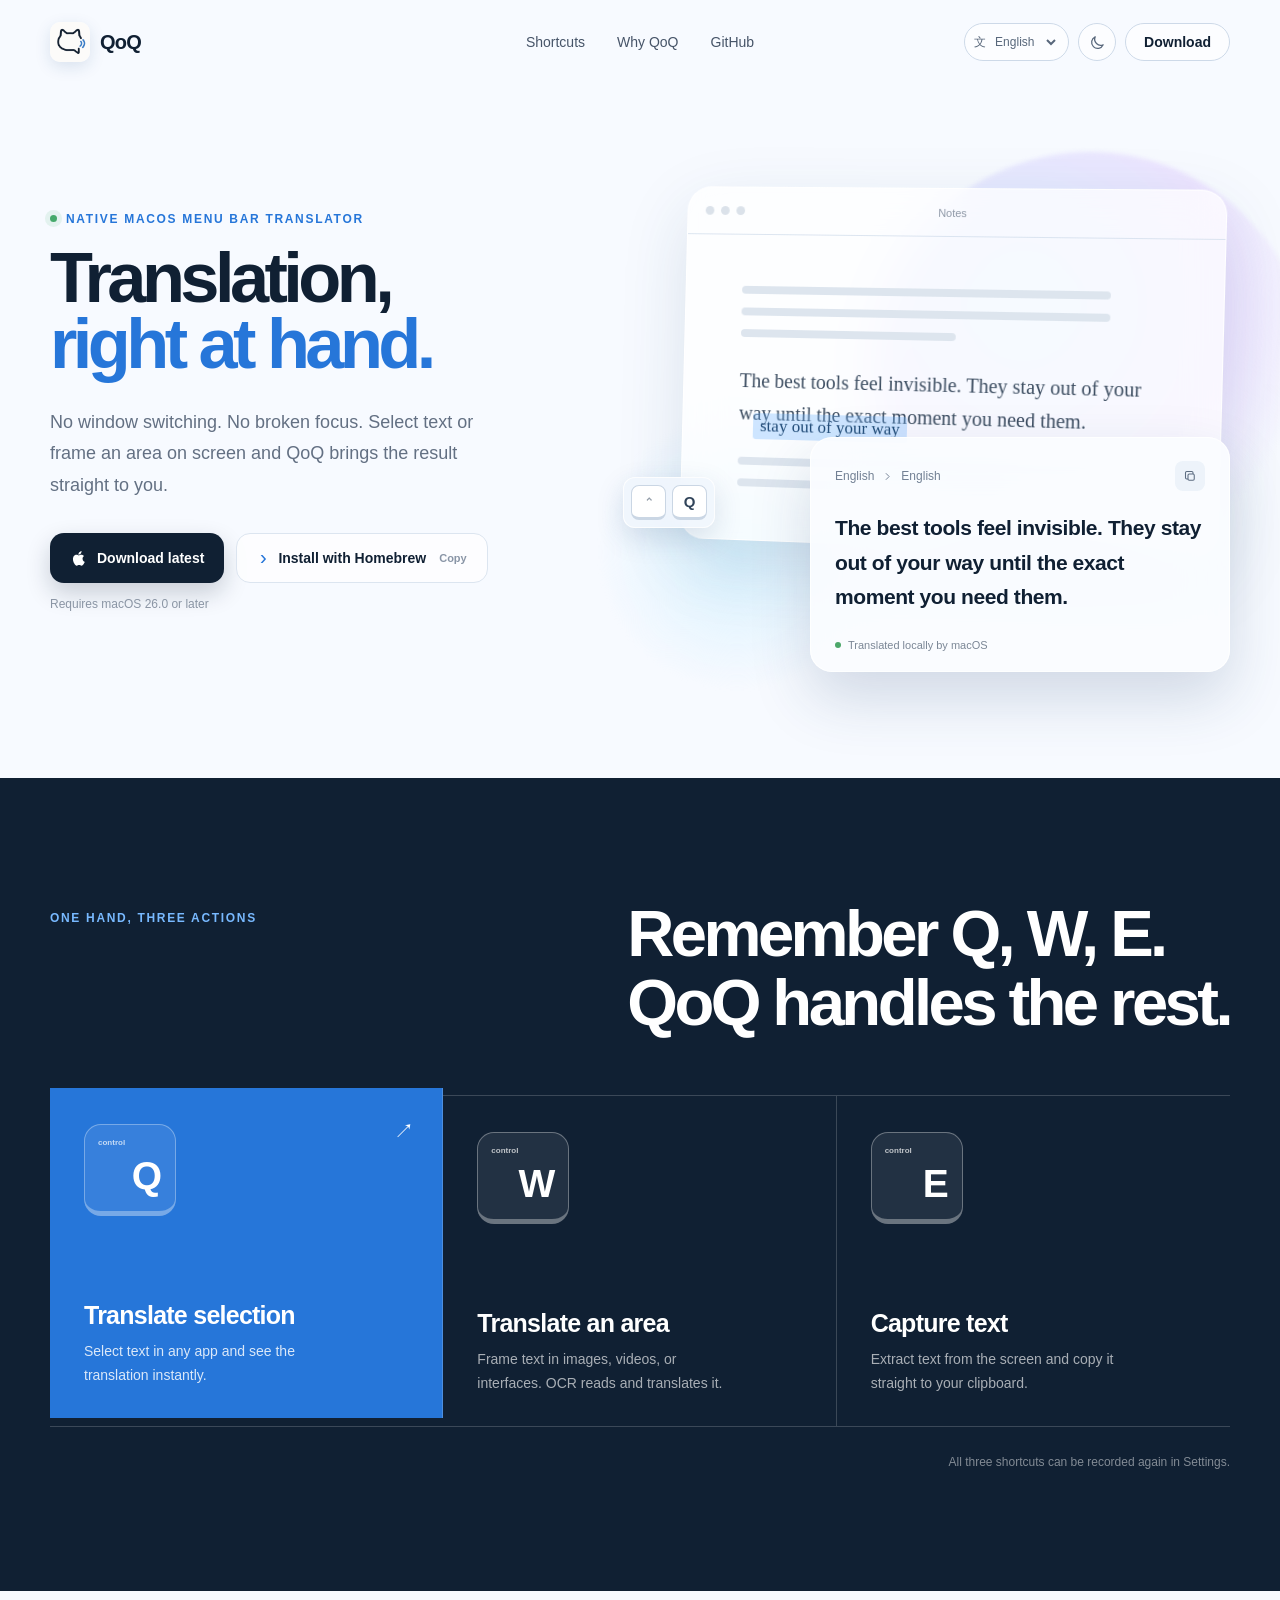
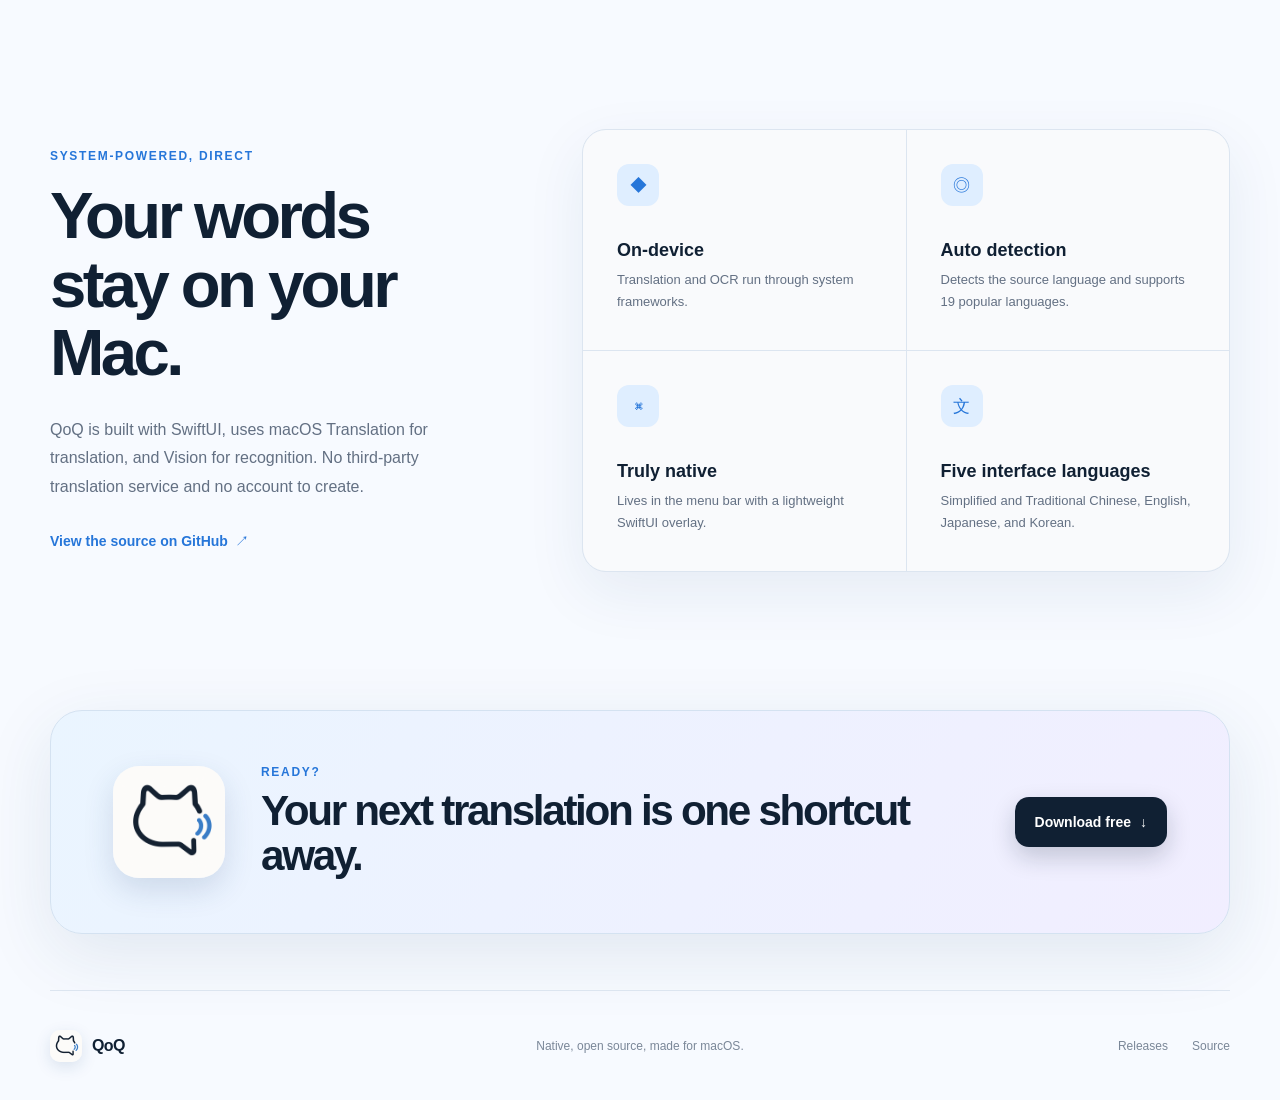
==== index.html @ 20ffaf88 "Document local preview and GitHub Pages deployment" ====
<!doctype html>
<html lang="zh-CN">
  <head>
    <meta charset="UTF-8" />
    <meta name="viewport" content="width=device-width, initial-scale=1" />
    <meta name="description" content="QoQ 是一款原生 macOS 菜单栏翻译工具。划词即译，框选即识别，只用系统能力。" />
    <meta name="theme-color" content="#f4f8ff" />
    <meta property="og:title" content="QoQ — 翻译，就这么顺手" />
    <meta property="og:description" content="划词翻译、截图 OCR、文字提取，一组快捷键就够了。" />
    <meta property="og:type" content="website" />
    <meta property="og:image" content="assets/qoq-icon.png" />
    <link rel="icon" href="assets/qoq-icon-32.png" sizes="32x32" />
    <link rel="apple-touch-icon" href="assets/qoq-icon.png" />
    <script>document.documentElement.dataset.theme=localStorage.getItem("qoq-theme")||(matchMedia("(prefers-color-scheme: dark)").matches?"dark":"light");</script>
    <link rel="stylesheet" href="styles.css" />
    <title>QoQ — 翻译，就这么顺手</title>
  </head>
  <body>
    <header class="site-header" id="top">
      <a class="brand" href="#top" aria-label="QoQ 首页"><img src="assets/qoq-icon.png" alt="" width="40" height="40" /><span>QoQ</span></a>
      <nav aria-label="主导航"><a href="#shortcuts" data-i18n="navShortcuts">快捷键</a><a href="#native" data-i18n="navWhy">为什么 QoQ</a><a href="https://github.com/chensiyue98/qoq" target="_blank" rel="noreferrer">GitHub</a></nav>
      <div class="header-actions"><div class="language-picker"><span aria-hidden="true">文</span><label class="sr-only" for="language-select">语言</label><select id="language-select" aria-label="语言"><option value="zh-CN">简体中文</option><option value="zh-TW">繁體中文</option><option value="en">English</option><option value="ja">日本語</option><option value="ko">한국어</option></select></div><button class="theme-toggle" type="button" aria-label="切换深色模式"><svg class="moon-icon" viewBox="0 0 24 24" aria-hidden="true"><path d="M20 15.2A8.5 8.5 0 0 1 8.8 4a8.5 8.5 0 1 0 11.2 11.2Z"/></svg><svg class="sun-icon" viewBox="0 0 24 24" aria-hidden="true"><circle cx="12" cy="12" r="4"/><path d="M12 2v2M12 20v2M4.9 4.9l1.4 1.4M17.7 17.7l1.4 1.4M2 12h2M20 12h2M4.9 19.1l1.4-1.4M17.7 6.3l1.4-1.4"/></svg></button><a class="header-download" href="https://github.com/chensiyue98/qoq/releases/latest" data-i18n="downloadShort">下载</a></div>
    </header>
    <main>
      <section class="hero" aria-labelledby="hero-title">
        <div class="hero-copy">
          <p class="eyebrow"><span></span><b data-i18n="heroEyebrow">原生 macOS 菜单栏翻译</b></p>
          <h1 id="hero-title" data-i18n-html="heroTitle">翻译，<br />就这么<span>顺手。</span></h1>
          <p class="hero-intro" data-i18n="heroIntro">不切换窗口，不打断思路。选中文字或框住屏幕，QoQ 立刻把结果送到你眼前。</p>
          <div class="hero-actions">
            <a class="button button-primary" href="https://github.com/chensiyue98/qoq/releases/latest"><svg viewBox="0 0 24 24" aria-hidden="true"><path d="M16.7 12.9c0-2.3 1.9-3.4 2-3.5-1.1-1.6-2.8-1.8-3.4-1.8-1.4-.1-2.8.9-3.5.9-.8 0-1.9-.9-3.1-.9-1.6 0-3.1.9-4 2.4-1.7 3-.4 7.4 1.2 9.8.8 1.2 1.8 2.5 3.1 2.4 1.2 0 1.7-.8 3.2-.8s1.9.8 3.2.8c1.3 0 2.2-1.2 3-2.4.9-1.4 1.3-2.7 1.3-2.8-.1 0-3-.9-3-4.1ZM14.4 6.1c.7-.9 1.2-2.1 1.1-3.3-1 .1-2.3.7-3.1 1.6-.7.8-1.3 2-1.1 3.2 1.1.1 2.3-.6 3.1-1.5Z"/></svg><span data-i18n="downloadLatest">下载最新版</span></a>
            <button class="button button-quiet" type="button" data-copy-command="brew tap chensiyue98/tap &amp;&amp; brew install --cask qoq"><span class="prompt">›</span><span data-i18n="installBrew">Homebrew 安装</span><span class="copy-label" data-i18n="copy">复制</span></button>
          </div>
          <p class="requirement" data-i18n="requirement">需要 macOS 26.0 或更高版本</p>
        </div>
        <div class="hero-demo" aria-label="QoQ 划词翻译演示">
          <div class="ambient ambient-one"></div><div class="ambient ambient-two"></div>
          <div class="document-window"><div class="window-bar"><i></i><i></i><i></i><span>Notes</span></div><div class="document-copy"><span></span><span></span><span class="short"></span><p>The best tools feel invisible. They stay out of your way until the exact moment you need them.</p><span></span><span class="medium"></span></div></div>
          <div class="selection">stay out of your way</div><div class="key-callout"><kbd>⌃</kbd><kbd>Q</kbd></div>
          <div class="translation-card"><div class="translation-top"><span>English</span><svg viewBox="0 0 24 24" aria-hidden="true"><path d="m9 18 6-6-6-6"/></svg><span data-i18n="demoLanguage">简体中文</span><button type="button" aria-label="复制译文" class="icon-button"><svg viewBox="0 0 24 24"><rect x="8" y="8" width="10" height="10" rx="2"/><path d="M16 8V6a2 2 0 0 0-2-2H6a2 2 0 0 0-2 2v8a2 2 0 0 0 2 2h2"/></svg></button></div><p data-i18n="demoTranslation">最好的工具仿佛隐形。它们不会打扰你，只在你真正需要的那一刻出现。</p><div class="local-badge"><span></span><b data-i18n="localBadge">由 macOS 在本机翻译</b></div></div>
        </div>
      </section>
      <section class="shortcuts-section" id="shortcuts" aria-labelledby="shortcuts-title">
        <div class="section-heading"><p class="eyebrow" data-i18n="shortcutEyebrow">一只手，三件事</p><h2 id="shortcuts-title" data-i18n-html="shortcutTitle">记住 Q、W、E。<br />剩下的交给 QoQ。</h2></div>
        <div class="shortcut-board">
          <article class="shortcut-card active" tabindex="0"><div class="shortcut-key"><small>control</small>Q</div><div><h3 data-i18n="qTitle">划词翻译</h3><p data-i18n="qBody">选中任意应用里的文字，直接查看译文。</p></div><span class="card-arrow">↗</span></article>
          <article class="shortcut-card" tabindex="0"><div class="shortcut-key"><small>control</small>W</div><div><h3 data-i18n="wTitle">框选翻译</h3><p data-i18n="wBody">框住图片、视频或不可选文字，OCR 后翻译。</p></div><span class="card-arrow">↗</span></article>
          <article class="shortcut-card" tabindex="0"><div class="shortcut-key"><small>control</small>E</div><div><h3 data-i18n="eTitle">框选取字</h3><p data-i18n="eBody">只提取屏幕文字，自动复制到剪贴板。</p></div><span class="card-arrow">↗</span></article>
        </div><p class="shortcut-note" data-i18n="shortcutNote">三组快捷键都可以在设置中重新录制。</p>
      </section>
      <section class="native-section" id="native" aria-labelledby="native-title">
        <div class="native-copy"><p class="eyebrow" data-i18n="nativeEyebrow">系统能力，不绕远路</p><h2 id="native-title" data-i18n-html="nativeTitle">你的文字，<br />不必离开 Mac。</h2><p data-i18n="nativeBody">QoQ 由 SwiftUI 构建，翻译交给 macOS Translation，识别交给 Vision。没有第三方翻译服务，也没有要注册的账户。</p><a class="text-link" href="https://github.com/chensiyue98/qoq" target="_blank" rel="noreferrer"><b data-i18n="viewSource">在 GitHub 查看源代码</b> <span>↗</span></a></div>
        <div class="native-grid"><article><span class="feature-icon">◆</span><h3 data-i18n="localTitle">本机处理</h3><p data-i18n="localBody">翻译与 OCR 使用系统框架完成。</p></article><article><span class="feature-icon">◎</span><h3 data-i18n="detectTitle">自动识别</h3><p data-i18n="detectBody">自动判断源语言，支持 19 种常用语言。</p></article><article><span class="feature-icon">⌘</span><h3 data-i18n="nativeFeatureTitle">原生体验</h3><p data-i18n="nativeFeatureBody">菜单栏常驻，SwiftUI 浮层轻巧即用。</p></article><article><span class="feature-icon">文</span><h3 data-i18n="languagesTitle">五种界面语言</h3><p data-i18n="languagesBody">简中、繁中、英文、日文与韩文。</p></article></div>
      </section>
      <section class="install-section" aria-labelledby="install-title"><img src="assets/qoq-icon.png" alt="QoQ 应用图标" width="112" height="112" /><div><p class="eyebrow" data-i18n="ready">准备好了吗？</p><h2 id="install-title" data-i18n="installTitle">下一次翻译，只按一下。</h2></div><a class="button button-primary" href="https://github.com/chensiyue98/qoq/releases/latest"><b data-i18n="downloadFree">免费下载</b> <span>↓</span></a></section>
    </main>
    <footer><a class="brand" href="#top"><img src="assets/qoq-icon.png" alt="" width="32" height="32" /><span>QoQ</span></a><p data-i18n="footerTagline">原生、开源、为 macOS 而生。</p><div><a href="https://github.com/chensiyue98/qoq/releases" data-i18n="releases">版本记录</a><a href="https://github.com/chensiyue98/qoq" data-i18n="source">源代码</a></div></footer>
    <div class="toast" role="status" aria-live="polite">安装命令已复制</div><script src="script.js"></script>
  </body>
</html>
---- styles.css ----
:root{--ink:#102033;--muted:#637083;--line:#dce5f0;--paper:#f7faff;--white:#fff;--blue:#2676d9;--sky:#dfeeff;--shadow:0 24px 70px rgba(31,67,112,.13);font-family:-apple-system,BlinkMacSystemFont,"SF Pro Display","Helvetica Neue",Arial,sans-serif;color:var(--ink);background:var(--paper);font-synthesis:none}*{box-sizing:border-box}html{scroll-behavior:smooth}body{margin:0;min-width:320px;overflow-x:hidden;background:var(--paper)}button,a{font:inherit}a{color:inherit;text-decoration:none}button{color:inherit}b{font:inherit}img{display:block}.sr-only{position:absolute;width:1px;height:1px;padding:0;margin:-1px;overflow:hidden;clip:rect(0,0,0,0);white-space:nowrap;border:0}.site-header{position:relative;z-index:20;width:min(1180px,calc(100% - 48px));height:84px;margin:auto;display:grid;grid-template-columns:1fr auto 1fr;align-items:center}.brand{display:inline-flex;align-items:center;gap:10px;width:max-content;font-size:20px;font-weight:760;letter-spacing:-.04em}.brand img{border-radius:10px;box-shadow:0 5px 16px rgba(26,73,127,.13)}nav{display:flex;gap:32px;font-size:14px;color:#465468}nav a,footer a{transition:color .2s}nav a:hover,footer a:hover{color:var(--blue)}.header-actions{justify-self:end;display:flex;align-items:center;gap:9px}.language-picker{height:38px;display:flex;align-items:center;gap:5px;padding:0 9px;border:1px solid #cdd9e8;border-radius:999px;background:#ffffff9e;color:#58677b}.language-picker>span{font-size:12px}.language-picker select{max-width:92px;border:0;outline:0;color:inherit;background:transparent;font-size:12px;cursor:pointer}.header-download{padding:10px 18px;border:1px solid #cdd9e8;border-radius:999px;font-size:14px;font-weight:650;background:#ffffff9e}
.hero{width:min(1180px,calc(100% - 48px));min-height:690px;margin:auto;display:grid;grid-template-columns:.84fr 1.16fr;align-items:center;gap:54px;padding:48px 0 86px}.eyebrow{margin:0 0 20px;color:var(--blue);font-size:12px;line-height:1;font-weight:750;letter-spacing:.14em;text-transform:uppercase}.hero-copy .eyebrow{display:flex;align-items:center;gap:9px}.hero-copy .eyebrow span{width:7px;height:7px;border-radius:50%;background:#45a96b;box-shadow:0 0 0 5px #45a96b1c}h1{margin:0;font-size:clamp(62px,7vw,96px);line-height:.94;letter-spacing:-.075em;font-weight:780}h1 span{color:var(--blue)}.hero-intro{max-width:455px;margin:30px 0 0;color:var(--muted);font-size:18px;line-height:1.75}.hero-actions{display:flex;flex-wrap:wrap;gap:12px;margin-top:32px}.button{min-height:50px;display:inline-flex;align-items:center;justify-content:center;gap:9px;padding:0 20px;border:0;border-radius:14px;font-size:14px;font-weight:680;cursor:pointer;transition:transform .2s,box-shadow .2s,background .2s}.button:hover{transform:translateY(-2px)}.button-primary{color:#fff;background:var(--ink);box-shadow:0 10px 25px #10203333}.button-primary:hover{background:#1d334d;box-shadow:0 13px 30px #10203342}.button-primary svg{width:18px;fill:currentColor}.button-quiet{border:1px solid var(--line);background:#ffffffb8}.button-quiet .prompt{color:var(--blue);font:20px ui-monospace,monospace}.copy-label{margin-left:4px;color:#8995a6;font-size:11px;font-weight:550}.requirement{margin:14px 0 0;color:#8a95a4;font-size:12px}
.hero{width:min(1180px,calc(100% - 48px));min-height:690px;margin:auto;display:grid;grid-template-columns:.84fr 1.16fr;align-items:center;gap:54px;padding:48px 0 86px}.eyebrow{margin:0 0 20px;color:var(--blue);font-size:12px;line-height:1;font-weight:750;letter-spacing:.14em;text-transform:uppercase}.hero-copy .eyebrow{display:flex;align-items:center;gap:9px}.hero-copy .eyebrow span{width:7px;height:7px;border-radius:50%;background:#45a96b;box-shadow:0 0 0 5px #45a96b1c}h1{margin:0;font-size:clamp(62px,7vw,96px);line-height:.94;letter-spacing:-.075em;font-weight:780}html[lang="en"] h1{font-size:clamp(55px,5.5vw,78px);letter-spacing:-.065em}html[lang="ja"] h1,html[lang="ko"] h1{font-size:clamp(56px,6vw,82px)}h1 span{color:var(--blue)}.hero-intro{max-width:455px;margin:30px 0 0;color:var(--muted);font-size:18px;line-height:1.75}.hero-actions{display:flex;flex-wrap:wrap;gap:12px;margin-top:32px}.button{min-height:50px;display:inline-flex;align-items:center;justify-content:center;gap:9px;padding:0 20px;border:0;border-radius:14px;font-size:14px;font-weight:680;cursor:pointer;transition:transform .2s,box-shadow .2s,background .2s}.button:hover{transform:translateY(-2px)}.button-primary{color:#fff;background:var(--ink);box-shadow:0 10px 25px #10203333}.button-primary:hover{background:#1d334d;box-shadow:0 13px 30px #10203342}.button-primary svg{width:18px;fill:currentColor}.button-quiet{border:1px solid var(--line);background:#ffffffb8}.button-quiet .prompt{color:var(--blue);font:20px ui-monospace,monospace}.copy-label{margin-left:4px;color:#8995a6;font-size:11px;font-weight:550}.requirement{margin:14px 0 0;color:#8a95a4;font-size:12px}
.hero-demo{position:relative;min-height:560px;perspective:1200px}.ambient{position:absolute;border-radius:50%;filter:blur(2px)}.ambient-one{width:440px;height:440px;right:-80px;top:20px;background:radial-gradient(circle at 35% 35%,#d6ecff,#e9ddff 52%,#ebdeff00 72%);opacity:.75}.ambient-two{width:280px;height:280px;left:20px;bottom:0;background:radial-gradient(circle,#d9f2ff,#d9f2ff00 70%)}.document-window{position:absolute;width:540px;max-width:90%;height:360px;right:2%;top:56px;overflow:hidden;border:1px solid #ffffffe6;border-radius:25px;background:#ffffffb0;box-shadow:var(--shadow);backdrop-filter:blur(20px);transform:rotateY(-6deg) rotateZ(1.5deg)}.window-bar{height:48px;display:flex;align-items:center;gap:7px;padding:0 18px;border-bottom:1px solid #cfdbebb8;color:#8e98a7;font-size:11px}.window-bar i{width:9px;height:9px;border-radius:50%;background:#dbe2ea}.window-bar span{margin:auto;padding-right:45px}.document-copy{padding:52px 58px}.document-copy>span{display:block;width:88%;height:8px;margin-bottom:14px;border-radius:9px;background:#dde5ee}.document-copy .short{width:52%;margin-bottom:28px}.document-copy .medium{width:68%}.document-copy p{margin:0 0 28px;color:#3c4d61;font:20px/1.65 Georgia,serif}.selection{position:absolute;top:283px;left:27%;padding:3px 7px;color:#204b78;background:#6fb5ff52;border-radius:3px;font:17px Georgia,serif;transform:rotateZ(1.5deg)}.key-callout{position:absolute;z-index:4;top:345px;left:7%;display:flex;gap:6px;padding:7px;border:1px solid #ffffffcc;border-radius:12px;background:#f0f6fddb;box-shadow:0 10px 28px #1f437026;backdrop-filter:blur(12px)}kbd{min-width:35px;height:35px;display:grid;place-items:center;border:1px solid #cad6e4;border-bottom-width:3px;border-radius:8px;background:#fff;color:#31445a;font:600 15px/1 -apple-system,sans-serif}.translation-card{position:absolute;z-index:3;width:420px;max-width:86%;right:0;bottom:20px;padding:23px 24px 20px;border:1px solid #fffffff0;border-radius:22px;background:#fafcffeb;box-shadow:0 26px 60px #1f43702e;backdrop-filter:blur(24px);animation:card-in .8s cubic-bezier(.2,.8,.2,1) .2s both}.translation-top{display:flex;align-items:center;gap:7px;color:#728094;font-size:12px}.translation-top>svg{width:13px;fill:none;stroke:currentColor;stroke-width:1.8}.icon-button{width:30px;height:30px;display:grid;place-items:center;margin-left:auto;border:0;border-radius:8px;background:#edf3fa;cursor:pointer}.icon-button svg{width:15px;fill:none;stroke:#5d6d81;stroke-width:1.7}.translation-card>p{margin:20px 0 24px;font-size:21px;font-weight:580;line-height:1.65;letter-spacing:-.02em}.local-badge{display:flex;align-items:center;gap:7px;color:#7b8796;font-size:11px}.local-badge span{width:6px;height:6px;border-radius:50%;background:#4ca76a}
.shortcuts-section{padding:122px max(24px,calc((100% - 1180px)/2));background:var(--ink);color:#fff}.section-heading{display:flex;align-items:end;justify-content:space-between;margin-bottom:58px}.section-heading .eyebrow{align-self:start;margin-top:12px;color:#78b9ff}h2{margin:0;font-size:clamp(42px,5.1vw,68px);line-height:1.05;letter-spacing:-.055em;font-weight:730}.shortcut-board{display:grid;grid-template-columns:repeat(3,1fr);border-block:1px solid #ffffff2e}.shortcut-card{position:relative;min-height:330px;padding:36px 34px 30px;display:flex;flex-direction:column;justify-content:space-between;border-right:1px solid #ffffff2e;outline:none;transition:background .25s,transform .25s}.shortcut-card:last-child{border:0}.shortcut-card:hover,.shortcut-card:focus-visible,.shortcut-card.active{background:var(--blue);transform:translateY(-8px)}.shortcut-key{width:92px;height:92px;display:flex;align-items:flex-end;justify-content:space-between;padding:13px;border:1px solid #ffffff52;border-bottom-width:5px;border-radius:17px;background:#ffffff14;font-size:39px;font-weight:620}.shortcut-key small{align-self:flex-start;font-size:8px;opacity:.72}.shortcut-card h3{margin:0 0 10px;font-size:25px;letter-spacing:-.03em}.shortcut-card p{max-width:260px;margin:0;color:#ffffffa3;font-size:14px;line-height:1.7}.shortcut-card.active p,.shortcut-card:hover p{color:#ffffffd4}.card-arrow{position:absolute;right:28px;top:30px;font-size:20px;opacity:0;transform:translate(-5px,5px);transition:.25s}.shortcut-card:hover .card-arrow,.shortcut-card.active .card-arrow{opacity:1;transform:none}.shortcut-note{margin:28px 0 0;color:#ffffff7a;font-size:12px;text-align:right}
.native-section{width:min(1180px,calc(100% - 48px));margin:auto;padding:138px 0;display:grid;grid-template-columns:.8fr 1.2fr;gap:100px;align-items:center}.native-copy>p:not(.eyebrow){max-width:440px;margin:28px 0 30px;color:var(--muted);font-size:16px;line-height:1.8}.text-link{display:inline-flex;gap:7px;color:var(--blue);font-size:14px;font-weight:680}.text-link span{transition:transform .2s}.text-link:hover span{transform:translate(3px,-3px)}.native-grid{display:grid;grid-template-columns:repeat(2,1fr);gap:1px;overflow:hidden;border:1px solid var(--line);border-radius:24px;background:var(--line);box-shadow:0 20px 60px #1f437014}.native-grid article{min-height:220px;padding:34px;background:#ffffffd4}.feature-icon{width:42px;height:42px;display:grid;place-items:center;margin-bottom:34px;border-radius:12px;color:var(--blue);background:var(--sky);font-size:17px;font-weight:700}.native-grid h3{margin:0 0 8px;font-size:18px}.native-grid p{margin:0;color:var(--muted);font-size:13px;line-height:1.65}.install-section{width:min(1180px,calc(100% - 48px));margin:0 auto 56px;padding:55px 62px;display:grid;grid-template-columns:auto 1fr auto;align-items:center;gap:36px;border:1px solid #d4e2f1;border-radius:32px;background:linear-gradient(120deg,#eaf5ff,#f1eeff);box-shadow:0 20px 70px #1f43701a}.install-section img{border-radius:26px;box-shadow:0 12px 30px #1f437026}.install-section .eyebrow{margin-bottom:11px}.install-section h2{font-size:clamp(30px,3.3vw,46px)}.install-section .button{min-width:142px}footer{width:min(1180px,calc(100% - 48px));min-height:110px;margin:auto;display:grid;grid-template-columns:1fr auto 1fr;align-items:center;border-top:1px solid var(--line);color:#7a8798;font-size:12px}footer .brand{color:var(--ink);font-size:16px}footer p{margin:0}footer>div{justify-self:end;display:flex;gap:24px}.toast{position:fixed;z-index:50;left:50%;bottom:28px;padding:12px 18px;border-radius:999px;color:#fff;background:var(--ink);box-shadow:0 12px 35px #10203340;font-size:13px;opacity:0;pointer-events:none;transform:translate(-50%,20px);transition:.25s}.toast.visible{opacity:1;transform:translate(-50%,0)}:focus-visible{outline:3px solid #2676d961;outline-offset:4px}@keyframes card-in{from{opacity:0;transform:translateY(30px) rotate(1deg)}to{opacity:1;transform:none}}
@media(max-width:900px){.site-header{grid-template-columns:1fr auto}nav{display:none}.hero{grid-template-columns:1fr;padding-top:72px}.hero-copy{max-width:610px}.hero-demo{width:min(680px,100%);margin:auto}.section-heading{display:block}.shortcut-board{grid-template-columns:1fr}.shortcut-card{min-height:230px;border-right:0;border-bottom:1px solid #ffffff2e}.native-section{grid-template-columns:1fr;gap:58px}.install-section{grid-template-columns:auto 1fr}.install-section .button{grid-column:2;width:max-content}}
.theme-toggle{width:38px;height:38px;display:grid;place-items:center;padding:0;border:1px solid #cdd9e8;border-radius:50%;color:#58677b;background:#ffffff9e;cursor:pointer;transition:color .2s,background .2s,transform .2s}.theme-toggle:hover{transform:translateY(-2px);color:var(--blue)}.theme-toggle svg{grid-area:1/1;width:17px;height:17px;fill:none;stroke:currentColor;stroke-width:1.8;stroke-linecap:round;stroke-linejoin:round}.sun-icon{display:none}

html[data-theme="dark"]{color-scheme:dark;background:#0b1420}html[data-theme="dark"] body{color:#e8f0fa;background:#0b1420}html[data-theme="dark"] nav{color:#a8b7c9}html[data-theme="dark"] .language-picker,html[data-theme="dark"] .theme-toggle,html[data-theme="dark"] .header-download{color:#b9c7d8;border-color:#314155;background:#142131cc}html[data-theme="dark"] .moon-icon{display:none}html[data-theme="dark"] .sun-icon{display:block}html[data-theme="dark"] .hero-intro,html[data-theme="dark"] .native-copy>p:not(.eyebrow){color:#a9b7c8}html[data-theme="dark"] .requirement{color:#7e8ea2}html[data-theme="dark"] .button-quiet{color:#dce7f5;border-color:#34465a;background:#152336cc}html[data-theme="dark"] .document-window{border-color:#34465acc;background:#142131c7}html[data-theme="dark"] .window-bar{border-color:#34465a;color:#8494a8}html[data-theme="dark"] .window-bar i,html[data-theme="dark"] .document-copy>span{background:#34465a}html[data-theme="dark"] .document-copy p{color:#d6e1ee}html[data-theme="dark"] .selection{color:#b8dcff;background:#2478cd6b}html[data-theme="dark"] .key-callout{border-color:#40536a;background:#18283be8}html[data-theme="dark"] kbd{color:#dbe7f5;border-color:#52667d;background:#223348}html[data-theme="dark"] .translation-card{border-color:#3a4b60;background:#152336ed}html[data-theme="dark"] .translation-top,html[data-theme="dark"] .local-badge{color:#91a2b6}html[data-theme="dark"] .icon-button{background:#24364b}html[data-theme="dark"] .icon-button svg{stroke:#afbdd0}html[data-theme="dark"] .shortcuts-section{background:#07111d}html[data-theme="dark"] .native-grid{border-color:#29394d;background:#29394d}html[data-theme="dark"] .native-grid article{background:#132131}html[data-theme="dark"] .native-grid p{color:#9cadc0}html[data-theme="dark"] .feature-icon{background:#193653}html[data-theme="dark"] .install-section{border-color:#31455c;background:linear-gradient(120deg,#10283d,#201f3c);box-shadow:0 20px 70px #00000038}html[data-theme="dark"] .hero .button-primary,html[data-theme="dark"] .install-section .button-primary{color:#102033;background:#edf5ff}html[data-theme="dark"] footer{color:#8798ac;border-color:#27374a}html[data-theme="dark"] footer .brand{color:#e8f0fa}html[data-theme="dark"] .toast{color:#102033;background:#edf5ff}body,.document-window,.translation-card,.native-grid article,.install-section,footer,.button-quiet{transition:color .3s,background .3s,border-color .3s}

@media(max-width:600px){.site-header,.hero,.native-section,.install-section,footer{width:min(100% - 32px,1180px)}.site-header{height:72px}.header-download{display:none}.language-picker{padding-inline:8px}.language-picker>span{display:none}.language-picker select{max-width:78px}.hero{min-height:auto;gap:18px;padding:56px 0 72px}h1,html[lang="en"] h1,html[lang="ja"] h1,html[lang="ko"] h1{font-size:clamp(52px,15.5vw,68px)}.hero-intro{font-size:16px}.hero-actions{flex-direction:column}.button{width:100%}.hero-demo{min-height:490px;margin-top:20px}.ambient-one{width:360px;height:360px;right:-2px}.document-window{max-width:100%;height:320px;right:0}.document-copy{padding:42px 28px}.document-copy p{font-size:16px}.selection{top:257px;left:21%;font-size:13px}.key-callout{left:0;top:325px}.translation-card{max-width:93%;right:0;bottom:0;padding:19px}.translation-card>p{font-size:17px}.shortcuts-section{padding:92px 16px}.section-heading{margin-bottom:38px}.shortcut-card{padding:28px}.native-section{padding:92px 0}.native-grid{grid-template-columns:1fr}.native-grid article{min-height:185px}.install-section{padding:36px 26px;grid-template-columns:1fr;text-align:center}.install-section img{width:88px;height:88px;margin:auto}.install-section .button{grid-column:auto;width:100%}footer{padding:28px 0;grid-template-columns:1fr auto;gap:22px}footer p{display:none}}
@media(prefers-reduced-motion:reduce){html{scroll-behavior:auto}*,*::before,*::after{animation-duration:.01ms!important;animation-iteration-count:1!important;transition-duration:.01ms!important}}
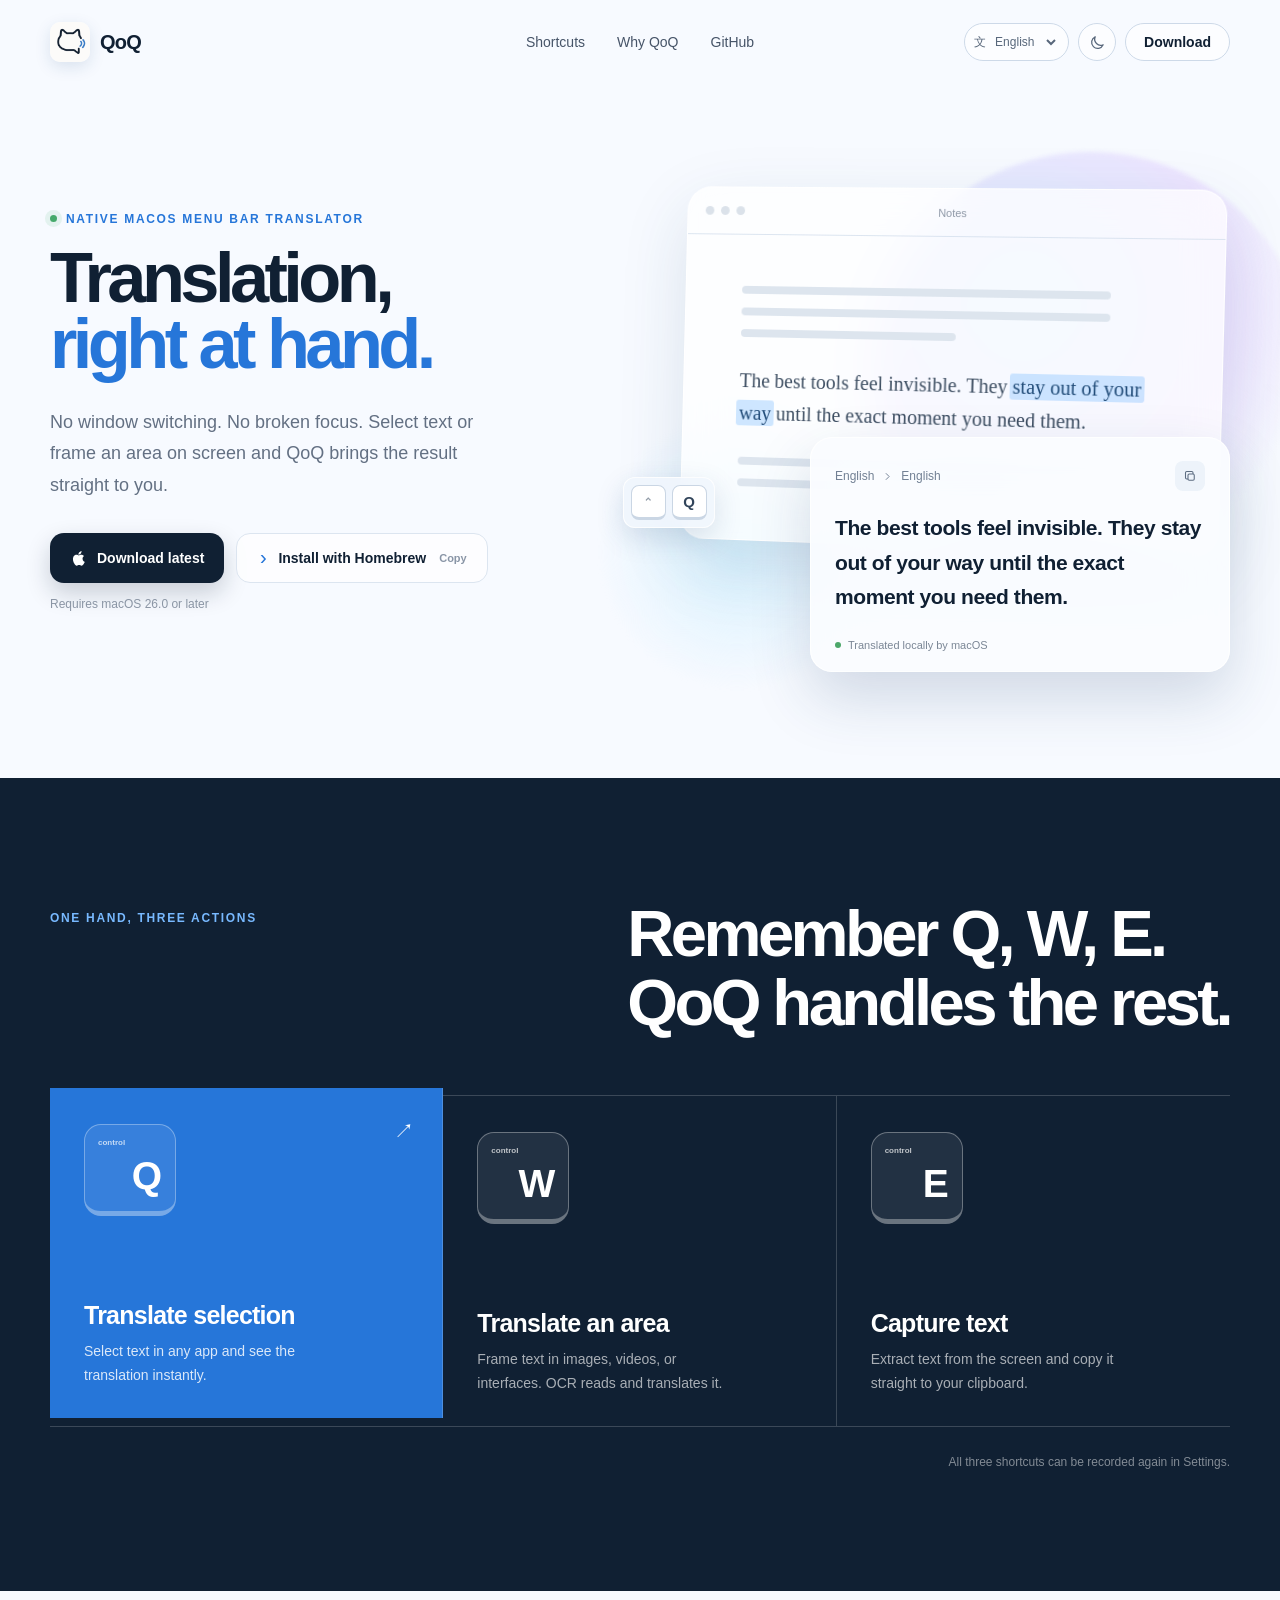
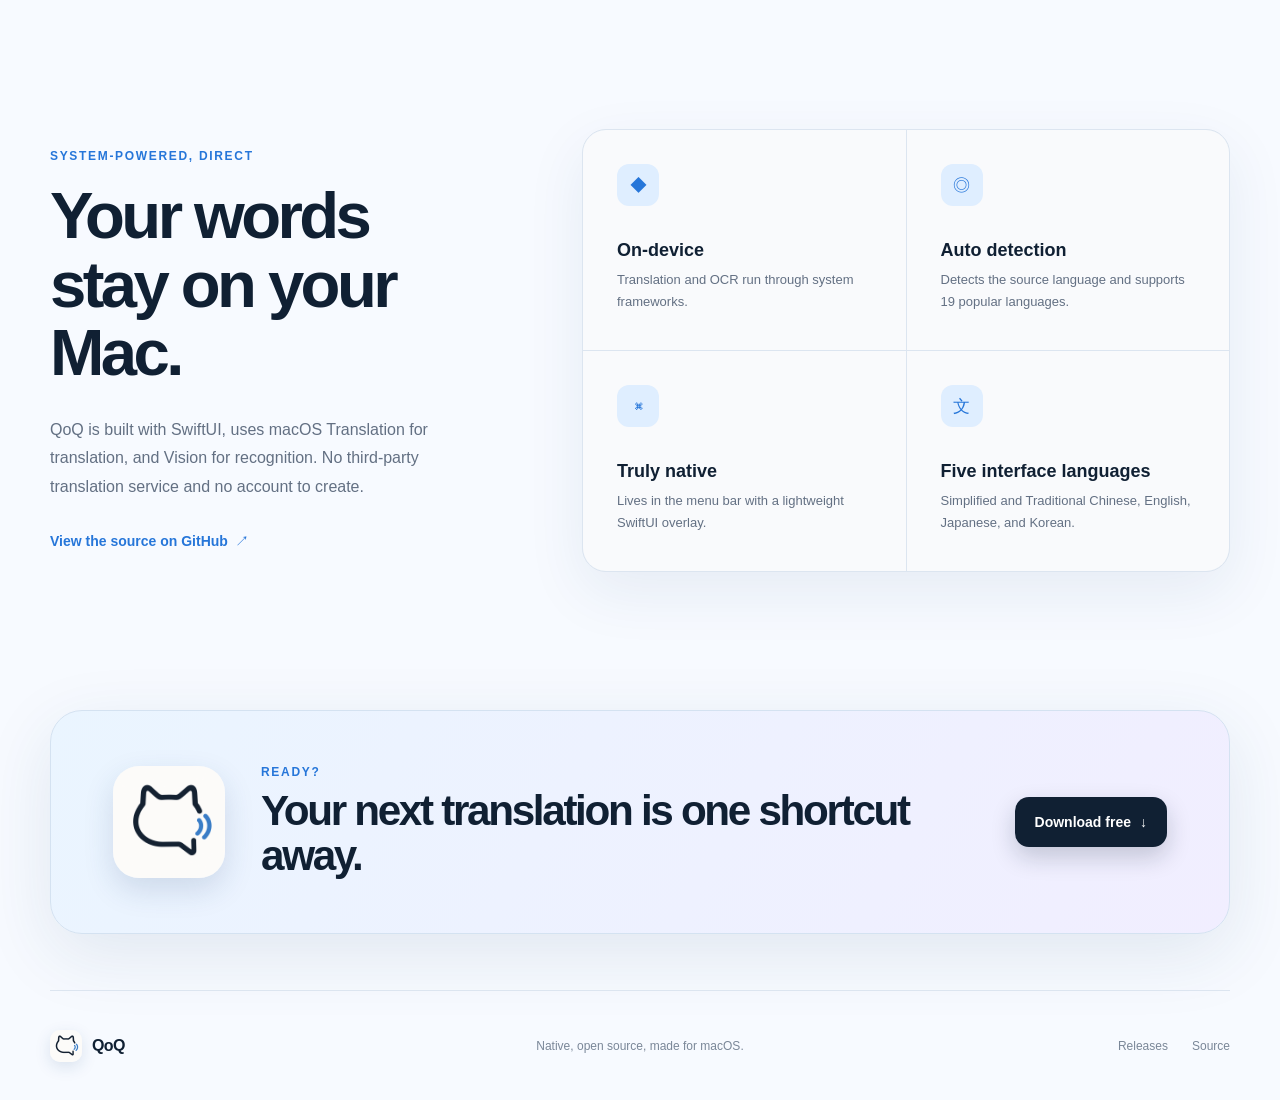
==== commit 31651ab8: "Fix demo selection highlight alignment" ====
--- a/index.html
+++ b/index.html
@@ -35,8 +35,8 @@
         </div>
         <div class="hero-demo" aria-label="QoQ 划词翻译演示">
           <div class="ambient ambient-one"></div><div class="ambient ambient-two"></div>
-          <div class="document-window"><div class="window-bar"><i></i><i></i><i></i><span>Notes</span></div><div class="document-copy"><span></span><span></span><span class="short"></span><p>The best tools feel invisible. They stay out of your way until the exact moment you need them.</p><span></span><span class="medium"></span></div></div>
-          <div class="selection">stay out of your way</div><div class="key-callout"><kbd>⌃</kbd><kbd>Q</kbd></div>
+          <div class="document-window"><div class="window-bar"><i></i><i></i><i></i><span>Notes</span></div><div class="document-copy"><span></span><span></span><span class="short"></span><p>The best tools feel invisible. They <mark class="selection">stay out of your way</mark> until the exact moment you need them.</p><span></span><span class="medium"></span></div></div>
+          <div class="key-callout"><kbd>⌃</kbd><kbd>Q</kbd></div>
           <div class="translation-card"><div class="translation-top"><span>English</span><svg viewBox="0 0 24 24" aria-hidden="true"><path d="m9 18 6-6-6-6"/></svg><span data-i18n="demoLanguage">简体中文</span><button type="button" aria-label="复制译文" class="icon-button"><svg viewBox="0 0 24 24"><rect x="8" y="8" width="10" height="10" rx="2"/><path d="M16 8V6a2 2 0 0 0-2-2H6a2 2 0 0 0-2 2v8a2 2 0 0 0 2 2h2"/></svg></button></div><p data-i18n="demoTranslation">最好的工具仿佛隐形。它们不会打扰你，只在你真正需要的那一刻出现。</p><div class="local-badge"><span></span><b data-i18n="localBadge">由 macOS 在本机翻译</b></div></div>
         </div>
       </section>
--- a/styles.css
+++ b/styles.css
@@ -1,7 +1,7 @@
 :root{--ink:#102033;--muted:#637083;--line:#dce5f0;--paper:#f7faff;--white:#fff;--blue:#2676d9;--sky:#dfeeff;--shadow:0 24px 70px rgba(31,67,112,.13);font-family:-apple-system,BlinkMacSystemFont,"SF Pro Display","Helvetica Neue",Arial,sans-serif;color:var(--ink);background:var(--paper);font-synthesis:none}*{box-sizing:border-box}html{scroll-behavior:smooth}body{margin:0;min-width:320px;overflow-x:hidden;background:var(--paper)}button,a{font:inherit}a{color:inherit;text-decoration:none}button{color:inherit}b{font:inherit}img{display:block}.sr-only{position:absolute;width:1px;height:1px;padding:0;margin:-1px;overflow:hidden;clip:rect(0,0,0,0);white-space:nowrap;border:0}.site-header{position:relative;z-index:20;width:min(1180px,calc(100% - 48px));height:84px;margin:auto;display:grid;grid-template-columns:1fr auto 1fr;align-items:center}.brand{display:inline-flex;align-items:center;gap:10px;width:max-content;font-size:20px;font-weight:760;letter-spacing:-.04em}.brand img{border-radius:10px;box-shadow:0 5px 16px rgba(26,73,127,.13)}nav{display:flex;gap:32px;font-size:14px;color:#465468}nav a,footer a{transition:color .2s}nav a:hover,footer a:hover{color:var(--blue)}.header-actions{justify-self:end;display:flex;align-items:center;gap:9px}.language-picker{height:38px;display:flex;align-items:center;gap:5px;padding:0 9px;border:1px solid #cdd9e8;border-radius:999px;background:#ffffff9e;color:#58677b}.language-picker>span{font-size:12px}.language-picker select{max-width:92px;border:0;outline:0;color:inherit;background:transparent;font-size:12px;cursor:pointer}.header-download{padding:10px 18px;border:1px solid #cdd9e8;border-radius:999px;font-size:14px;font-weight:650;background:#ffffff9e}
 .hero{width:min(1180px,calc(100% - 48px));min-height:690px;margin:auto;display:grid;grid-template-columns:.84fr 1.16fr;align-items:center;gap:54px;padding:48px 0 86px}.eyebrow{margin:0 0 20px;color:var(--blue);font-size:12px;line-height:1;font-weight:750;letter-spacing:.14em;text-transform:uppercase}.hero-copy .eyebrow{display:flex;align-items:center;gap:9px}.hero-copy .eyebrow span{width:7px;height:7px;border-radius:50%;background:#45a96b;box-shadow:0 0 0 5px #45a96b1c}h1{margin:0;font-size:clamp(62px,7vw,96px);line-height:.94;letter-spacing:-.075em;font-weight:780}h1 span{color:var(--blue)}.hero-intro{max-width:455px;margin:30px 0 0;color:var(--muted);font-size:18px;line-height:1.75}.hero-actions{display:flex;flex-wrap:wrap;gap:12px;margin-top:32px}.button{min-height:50px;display:inline-flex;align-items:center;justify-content:center;gap:9px;padding:0 20px;border:0;border-radius:14px;font-size:14px;font-weight:680;cursor:pointer;transition:transform .2s,box-shadow .2s,background .2s}.button:hover{transform:translateY(-2px)}.button-primary{color:#fff;background:var(--ink);box-shadow:0 10px 25px #10203333}.button-primary:hover{background:#1d334d;box-shadow:0 13px 30px #10203342}.button-primary svg{width:18px;fill:currentColor}.button-quiet{border:1px solid var(--line);background:#ffffffb8}.button-quiet .prompt{color:var(--blue);font:20px ui-monospace,monospace}.copy-label{margin-left:4px;color:#8995a6;font-size:11px;font-weight:550}.requirement{margin:14px 0 0;color:#8a95a4;font-size:12px}
 .hero{width:min(1180px,calc(100% - 48px));min-height:690px;margin:auto;display:grid;grid-template-columns:.84fr 1.16fr;align-items:center;gap:54px;padding:48px 0 86px}.eyebrow{margin:0 0 20px;color:var(--blue);font-size:12px;line-height:1;font-weight:750;letter-spacing:.14em;text-transform:uppercase}.hero-copy .eyebrow{display:flex;align-items:center;gap:9px}.hero-copy .eyebrow span{width:7px;height:7px;border-radius:50%;background:#45a96b;box-shadow:0 0 0 5px #45a96b1c}h1{margin:0;font-size:clamp(62px,7vw,96px);line-height:.94;letter-spacing:-.075em;font-weight:780}html[lang="en"] h1{font-size:clamp(55px,5.5vw,78px);letter-spacing:-.065em}html[lang="ja"] h1,html[lang="ko"] h1{font-size:clamp(56px,6vw,82px)}h1 span{color:var(--blue)}.hero-intro{max-width:455px;margin:30px 0 0;color:var(--muted);font-size:18px;line-height:1.75}.hero-actions{display:flex;flex-wrap:wrap;gap:12px;margin-top:32px}.button{min-height:50px;display:inline-flex;align-items:center;justify-content:center;gap:9px;padding:0 20px;border:0;border-radius:14px;font-size:14px;font-weight:680;cursor:pointer;transition:transform .2s,box-shadow .2s,background .2s}.button:hover{transform:translateY(-2px)}.button-primary{color:#fff;background:var(--ink);box-shadow:0 10px 25px #10203333}.button-primary:hover{background:#1d334d;box-shadow:0 13px 30px #10203342}.button-primary svg{width:18px;fill:currentColor}.button-quiet{border:1px solid var(--line);background:#ffffffb8}.button-quiet .prompt{color:var(--blue);font:20px ui-monospace,monospace}.copy-label{margin-left:4px;color:#8995a6;font-size:11px;font-weight:550}.requirement{margin:14px 0 0;color:#8a95a4;font-size:12px}
-.hero-demo{position:relative;min-height:560px;perspective:1200px}.ambient{position:absolute;border-radius:50%;filter:blur(2px)}.ambient-one{width:440px;height:440px;right:-80px;top:20px;background:radial-gradient(circle at 35% 35%,#d6ecff,#e9ddff 52%,#ebdeff00 72%);opacity:.75}.ambient-two{width:280px;height:280px;left:20px;bottom:0;background:radial-gradient(circle,#d9f2ff,#d9f2ff00 70%)}.document-window{position:absolute;width:540px;max-width:90%;height:360px;right:2%;top:56px;overflow:hidden;border:1px solid #ffffffe6;border-radius:25px;background:#ffffffb0;box-shadow:var(--shadow);backdrop-filter:blur(20px);transform:rotateY(-6deg) rotateZ(1.5deg)}.window-bar{height:48px;display:flex;align-items:center;gap:7px;padding:0 18px;border-bottom:1px solid #cfdbebb8;color:#8e98a7;font-size:11px}.window-bar i{width:9px;height:9px;border-radius:50%;background:#dbe2ea}.window-bar span{margin:auto;padding-right:45px}.document-copy{padding:52px 58px}.document-copy>span{display:block;width:88%;height:8px;margin-bottom:14px;border-radius:9px;background:#dde5ee}.document-copy .short{width:52%;margin-bottom:28px}.document-copy .medium{width:68%}.document-copy p{margin:0 0 28px;color:#3c4d61;font:20px/1.65 Georgia,serif}.selection{position:absolute;top:283px;left:27%;padding:3px 7px;color:#204b78;background:#6fb5ff52;border-radius:3px;font:17px Georgia,serif;transform:rotateZ(1.5deg)}.key-callout{position:absolute;z-index:4;top:345px;left:7%;display:flex;gap:6px;padding:7px;border:1px solid #ffffffcc;border-radius:12px;background:#f0f6fddb;box-shadow:0 10px 28px #1f437026;backdrop-filter:blur(12px)}kbd{min-width:35px;height:35px;display:grid;place-items:center;border:1px solid #cad6e4;border-bottom-width:3px;border-radius:8px;background:#fff;color:#31445a;font:600 15px/1 -apple-system,sans-serif}.translation-card{position:absolute;z-index:3;width:420px;max-width:86%;right:0;bottom:20px;padding:23px 24px 20px;border:1px solid #fffffff0;border-radius:22px;background:#fafcffeb;box-shadow:0 26px 60px #1f43702e;backdrop-filter:blur(24px);animation:card-in .8s cubic-bezier(.2,.8,.2,1) .2s both}.translation-top{display:flex;align-items:center;gap:7px;color:#728094;font-size:12px}.translation-top>svg{width:13px;fill:none;stroke:currentColor;stroke-width:1.8}.icon-button{width:30px;height:30px;display:grid;place-items:center;margin-left:auto;border:0;border-radius:8px;background:#edf3fa;cursor:pointer}.icon-button svg{width:15px;fill:none;stroke:#5d6d81;stroke-width:1.7}.translation-card>p{margin:20px 0 24px;font-size:21px;font-weight:580;line-height:1.65;letter-spacing:-.02em}.local-badge{display:flex;align-items:center;gap:7px;color:#7b8796;font-size:11px}.local-badge span{width:6px;height:6px;border-radius:50%;background:#4ca76a}
+.hero-demo{position:relative;min-height:560px;perspective:1200px}.ambient{position:absolute;border-radius:50%;filter:blur(2px)}.ambient-one{width:440px;height:440px;right:-80px;top:20px;background:radial-gradient(circle at 35% 35%,#d6ecff,#e9ddff 52%,#ebdeff00 72%);opacity:.75}.ambient-two{width:280px;height:280px;left:20px;bottom:0;background:radial-gradient(circle,#d9f2ff,#d9f2ff00 70%)}.document-window{position:absolute;width:540px;max-width:90%;height:360px;right:2%;top:56px;overflow:hidden;border:1px solid #ffffffe6;border-radius:25px;background:#ffffffb0;box-shadow:var(--shadow);backdrop-filter:blur(20px);transform:rotateY(-6deg) rotateZ(1.5deg)}.window-bar{height:48px;display:flex;align-items:center;gap:7px;padding:0 18px;border-bottom:1px solid #cfdbebb8;color:#8e98a7;font-size:11px}.window-bar i{width:9px;height:9px;border-radius:50%;background:#dbe2ea}.window-bar span{margin:auto;padding-right:45px}.document-copy{padding:52px 58px}.document-copy>span{display:block;width:88%;height:8px;margin-bottom:14px;border-radius:9px;background:#dde5ee}.document-copy .short{width:52%;margin-bottom:28px}.document-copy .medium{width:68%}.document-copy p{margin:0 0 28px;color:#3c4d61;font:20px/1.65 Georgia,serif}.selection{padding:2px 3px;margin:0 -3px;color:#204b78;background:#6fb5ff52;border-radius:3px;-webkit-box-decoration-break:clone;box-decoration-break:clone}.key-callout{position:absolute;z-index:4;top:345px;left:7%;display:flex;gap:6px;padding:7px;border:1px solid #ffffffcc;border-radius:12px;background:#f0f6fddb;box-shadow:0 10px 28px #1f437026;backdrop-filter:blur(12px)}kbd{min-width:35px;height:35px;display:grid;place-items:center;border:1px solid #cad6e4;border-bottom-width:3px;border-radius:8px;background:#fff;color:#31445a;font:600 15px/1 -apple-system,sans-serif}.translation-card{position:absolute;z-index:3;width:420px;max-width:86%;right:0;bottom:20px;padding:23px 24px 20px;border:1px solid #fffffff0;border-radius:22px;background:#fafcffeb;box-shadow:0 26px 60px #1f43702e;backdrop-filter:blur(24px);animation:card-in .8s cubic-bezier(.2,.8,.2,1) .2s both}.translation-top{display:flex;align-items:center;gap:7px;color:#728094;font-size:12px}.translation-top>svg{width:13px;fill:none;stroke:currentColor;stroke-width:1.8}.icon-button{width:30px;height:30px;display:grid;place-items:center;margin-left:auto;border:0;border-radius:8px;background:#edf3fa;cursor:pointer}.icon-button svg{width:15px;fill:none;stroke:#5d6d81;stroke-width:1.7}.translation-card>p{margin:20px 0 24px;font-size:21px;font-weight:580;line-height:1.65;letter-spacing:-.02em}.local-badge{display:flex;align-items:center;gap:7px;color:#7b8796;font-size:11px}.local-badge span{width:6px;height:6px;border-radius:50%;background:#4ca76a}
 .shortcuts-section{padding:122px max(24px,calc((100% - 1180px)/2));background:var(--ink);color:#fff}.section-heading{display:flex;align-items:end;justify-content:space-between;margin-bottom:58px}.section-heading .eyebrow{align-self:start;margin-top:12px;color:#78b9ff}h2{margin:0;font-size:clamp(42px,5.1vw,68px);line-height:1.05;letter-spacing:-.055em;font-weight:730}.shortcut-board{display:grid;grid-template-columns:repeat(3,1fr);border-block:1px solid #ffffff2e}.shortcut-card{position:relative;min-height:330px;padding:36px 34px 30px;display:flex;flex-direction:column;justify-content:space-between;border-right:1px solid #ffffff2e;outline:none;transition:background .25s,transform .25s}.shortcut-card:last-child{border:0}.shortcut-card:hover,.shortcut-card:focus-visible,.shortcut-card.active{background:var(--blue);transform:translateY(-8px)}.shortcut-key{width:92px;height:92px;display:flex;align-items:flex-end;justify-content:space-between;padding:13px;border:1px solid #ffffff52;border-bottom-width:5px;border-radius:17px;background:#ffffff14;font-size:39px;font-weight:620}.shortcut-key small{align-self:flex-start;font-size:8px;opacity:.72}.shortcut-card h3{margin:0 0 10px;font-size:25px;letter-spacing:-.03em}.shortcut-card p{max-width:260px;margin:0;color:#ffffffa3;font-size:14px;line-height:1.7}.shortcut-card.active p,.shortcut-card:hover p{color:#ffffffd4}.card-arrow{position:absolute;right:28px;top:30px;font-size:20px;opacity:0;transform:translate(-5px,5px);transition:.25s}.shortcut-card:hover .card-arrow,.shortcut-card.active .card-arrow{opacity:1;transform:none}.shortcut-note{margin:28px 0 0;color:#ffffff7a;font-size:12px;text-align:right}
 .native-section{width:min(1180px,calc(100% - 48px));margin:auto;padding:138px 0;display:grid;grid-template-columns:.8fr 1.2fr;gap:100px;align-items:center}.native-copy>p:not(.eyebrow){max-width:440px;margin:28px 0 30px;color:var(--muted);font-size:16px;line-height:1.8}.text-link{display:inline-flex;gap:7px;color:var(--blue);font-size:14px;font-weight:680}.text-link span{transition:transform .2s}.text-link:hover span{transform:translate(3px,-3px)}.native-grid{display:grid;grid-template-columns:repeat(2,1fr);gap:1px;overflow:hidden;border:1px solid var(--line);border-radius:24px;background:var(--line);box-shadow:0 20px 60px #1f437014}.native-grid article{min-height:220px;padding:34px;background:#ffffffd4}.feature-icon{width:42px;height:42px;display:grid;place-items:center;margin-bottom:34px;border-radius:12px;color:var(--blue);background:var(--sky);font-size:17px;font-weight:700}.native-grid h3{margin:0 0 8px;font-size:18px}.native-grid p{margin:0;color:var(--muted);font-size:13px;line-height:1.65}.install-section{width:min(1180px,calc(100% - 48px));margin:0 auto 56px;padding:55px 62px;display:grid;grid-template-columns:auto 1fr auto;align-items:center;gap:36px;border:1px solid #d4e2f1;border-radius:32px;background:linear-gradient(120deg,#eaf5ff,#f1eeff);box-shadow:0 20px 70px #1f43701a}.install-section img{border-radius:26px;box-shadow:0 12px 30px #1f437026}.install-section .eyebrow{margin-bottom:11px}.install-section h2{font-size:clamp(30px,3.3vw,46px)}.install-section .button{min-width:142px}footer{width:min(1180px,calc(100% - 48px));min-height:110px;margin:auto;display:grid;grid-template-columns:1fr auto 1fr;align-items:center;border-top:1px solid var(--line);color:#7a8798;font-size:12px}footer .brand{color:var(--ink);font-size:16px}footer p{margin:0}footer>div{justify-self:end;display:flex;gap:24px}.toast{position:fixed;z-index:50;left:50%;bottom:28px;padding:12px 18px;border-radius:999px;color:#fff;background:var(--ink);box-shadow:0 12px 35px #10203340;font-size:13px;opacity:0;pointer-events:none;transform:translate(-50%,20px);transition:.25s}.toast.visible{opacity:1;transform:translate(-50%,0)}:focus-visible{outline:3px solid #2676d961;outline-offset:4px}@keyframes card-in{from{opacity:0;transform:translateY(30px) rotate(1deg)}to{opacity:1;transform:none}}
 @media(max-width:900px){.site-header{grid-template-columns:1fr auto}nav{display:none}.hero{grid-template-columns:1fr;padding-top:72px}.hero-copy{max-width:610px}.hero-demo{width:min(680px,100%);margin:auto}.section-heading{display:block}.shortcut-board{grid-template-columns:1fr}.shortcut-card{min-height:230px;border-right:0;border-bottom:1px solid #ffffff2e}.native-section{grid-template-columns:1fr;gap:58px}.install-section{grid-template-columns:auto 1fr}.install-section .button{grid-column:2;width:max-content}}
@@ -9,5 +9,5 @@
 
 html[data-theme="dark"]{color-scheme:dark;background:#0b1420}html[data-theme="dark"] body{color:#e8f0fa;background:#0b1420}html[data-theme="dark"] nav{color:#a8b7c9}html[data-theme="dark"] .language-picker,html[data-theme="dark"] .theme-toggle,html[data-theme="dark"] .header-download{color:#b9c7d8;border-color:#314155;background:#142131cc}html[data-theme="dark"] .moon-icon{display:none}html[data-theme="dark"] .sun-icon{display:block}html[data-theme="dark"] .hero-intro,html[data-theme="dark"] .native-copy>p:not(.eyebrow){color:#a9b7c8}html[data-theme="dark"] .requirement{color:#7e8ea2}html[data-theme="dark"] .button-quiet{color:#dce7f5;border-color:#34465a;background:#152336cc}html[data-theme="dark"] .document-window{border-color:#34465acc;background:#142131c7}html[data-theme="dark"] .window-bar{border-color:#34465a;color:#8494a8}html[data-theme="dark"] .window-bar i,html[data-theme="dark"] .document-copy>span{background:#34465a}html[data-theme="dark"] .document-copy p{color:#d6e1ee}html[data-theme="dark"] .selection{color:#b8dcff;background:#2478cd6b}html[data-theme="dark"] .key-callout{border-color:#40536a;background:#18283be8}html[data-theme="dark"] kbd{color:#dbe7f5;border-color:#52667d;background:#223348}html[data-theme="dark"] .translation-card{border-color:#3a4b60;background:#152336ed}html[data-theme="dark"] .translation-top,html[data-theme="dark"] .local-badge{color:#91a2b6}html[data-theme="dark"] .icon-button{background:#24364b}html[data-theme="dark"] .icon-button svg{stroke:#afbdd0}html[data-theme="dark"] .shortcuts-section{background:#07111d}html[data-theme="dark"] .native-grid{border-color:#29394d;background:#29394d}html[data-theme="dark"] .native-grid article{background:#132131}html[data-theme="dark"] .native-grid p{color:#9cadc0}html[data-theme="dark"] .feature-icon{background:#193653}html[data-theme="dark"] .install-section{border-color:#31455c;background:linear-gradient(120deg,#10283d,#201f3c);box-shadow:0 20px 70px #00000038}html[data-theme="dark"] .hero .button-primary,html[data-theme="dark"] .install-section .button-primary{color:#102033;background:#edf5ff}html[data-theme="dark"] footer{color:#8798ac;border-color:#27374a}html[data-theme="dark"] footer .brand{color:#e8f0fa}html[data-theme="dark"] .toast{color:#102033;background:#edf5ff}body,.document-window,.translation-card,.native-grid article,.install-section,footer,.button-quiet{transition:color .3s,background .3s,border-color .3s}
 
-@media(max-width:600px){.site-header,.hero,.native-section,.install-section,footer{width:min(100% - 32px,1180px)}.site-header{height:72px}.header-download{display:none}.language-picker{padding-inline:8px}.language-picker>span{display:none}.language-picker select{max-width:78px}.hero{min-height:auto;gap:18px;padding:56px 0 72px}h1,html[lang="en"] h1,html[lang="ja"] h1,html[lang="ko"] h1{font-size:clamp(52px,15.5vw,68px)}.hero-intro{font-size:16px}.hero-actions{flex-direction:column}.button{width:100%}.hero-demo{min-height:490px;margin-top:20px}.ambient-one{width:360px;height:360px;right:-2px}.document-window{max-width:100%;height:320px;right:0}.document-copy{padding:42px 28px}.document-copy p{font-size:16px}.selection{top:257px;left:21%;font-size:13px}.key-callout{left:0;top:325px}.translation-card{max-width:93%;right:0;bottom:0;padding:19px}.translation-card>p{font-size:17px}.shortcuts-section{padding:92px 16px}.section-heading{margin-bottom:38px}.shortcut-card{padding:28px}.native-section{padding:92px 0}.native-grid{grid-template-columns:1fr}.native-grid article{min-height:185px}.install-section{padding:36px 26px;grid-template-columns:1fr;text-align:center}.install-section img{width:88px;height:88px;margin:auto}.install-section .button{grid-column:auto;width:100%}footer{padding:28px 0;grid-template-columns:1fr auto;gap:22px}footer p{display:none}}
+@media(max-width:600px){.site-header,.hero,.native-section,.install-section,footer{width:min(100% - 32px,1180px)}.site-header{height:72px}.header-download{display:none}.language-picker{padding-inline:8px}.language-picker>span{display:none}.language-picker select{max-width:78px}.hero{min-height:auto;gap:18px;padding:56px 0 72px}h1,html[lang="en"] h1,html[lang="ja"] h1,html[lang="ko"] h1{font-size:clamp(52px,15.5vw,68px)}.hero-intro{font-size:16px}.hero-actions{flex-direction:column}.button{width:100%}.hero-demo{min-height:490px;margin-top:20px}.ambient-one{width:360px;height:360px;right:-2px}.document-window{max-width:100%;height:320px;right:0}.document-copy{padding:42px 28px}.document-copy p{font-size:16px}.key-callout{left:0;top:325px}.translation-card{max-width:93%;right:0;bottom:0;padding:19px}.translation-card>p{font-size:17px}.shortcuts-section{padding:92px 16px}.section-heading{margin-bottom:38px}.shortcut-card{padding:28px}.native-section{padding:92px 0}.native-grid{grid-template-columns:1fr}.native-grid article{min-height:185px}.install-section{padding:36px 26px;grid-template-columns:1fr;text-align:center}.install-section img{width:88px;height:88px;margin:auto}.install-section .button{grid-column:auto;width:100%}footer{padding:28px 0;grid-template-columns:1fr auto;gap:22px}footer p{display:none}}
 @media(prefers-reduced-motion:reduce){html{scroll-behavior:auto}*,*::before,*::after{animation-duration:.01ms!important;animation-iteration-count:1!important;transition-duration:.01ms!important}}
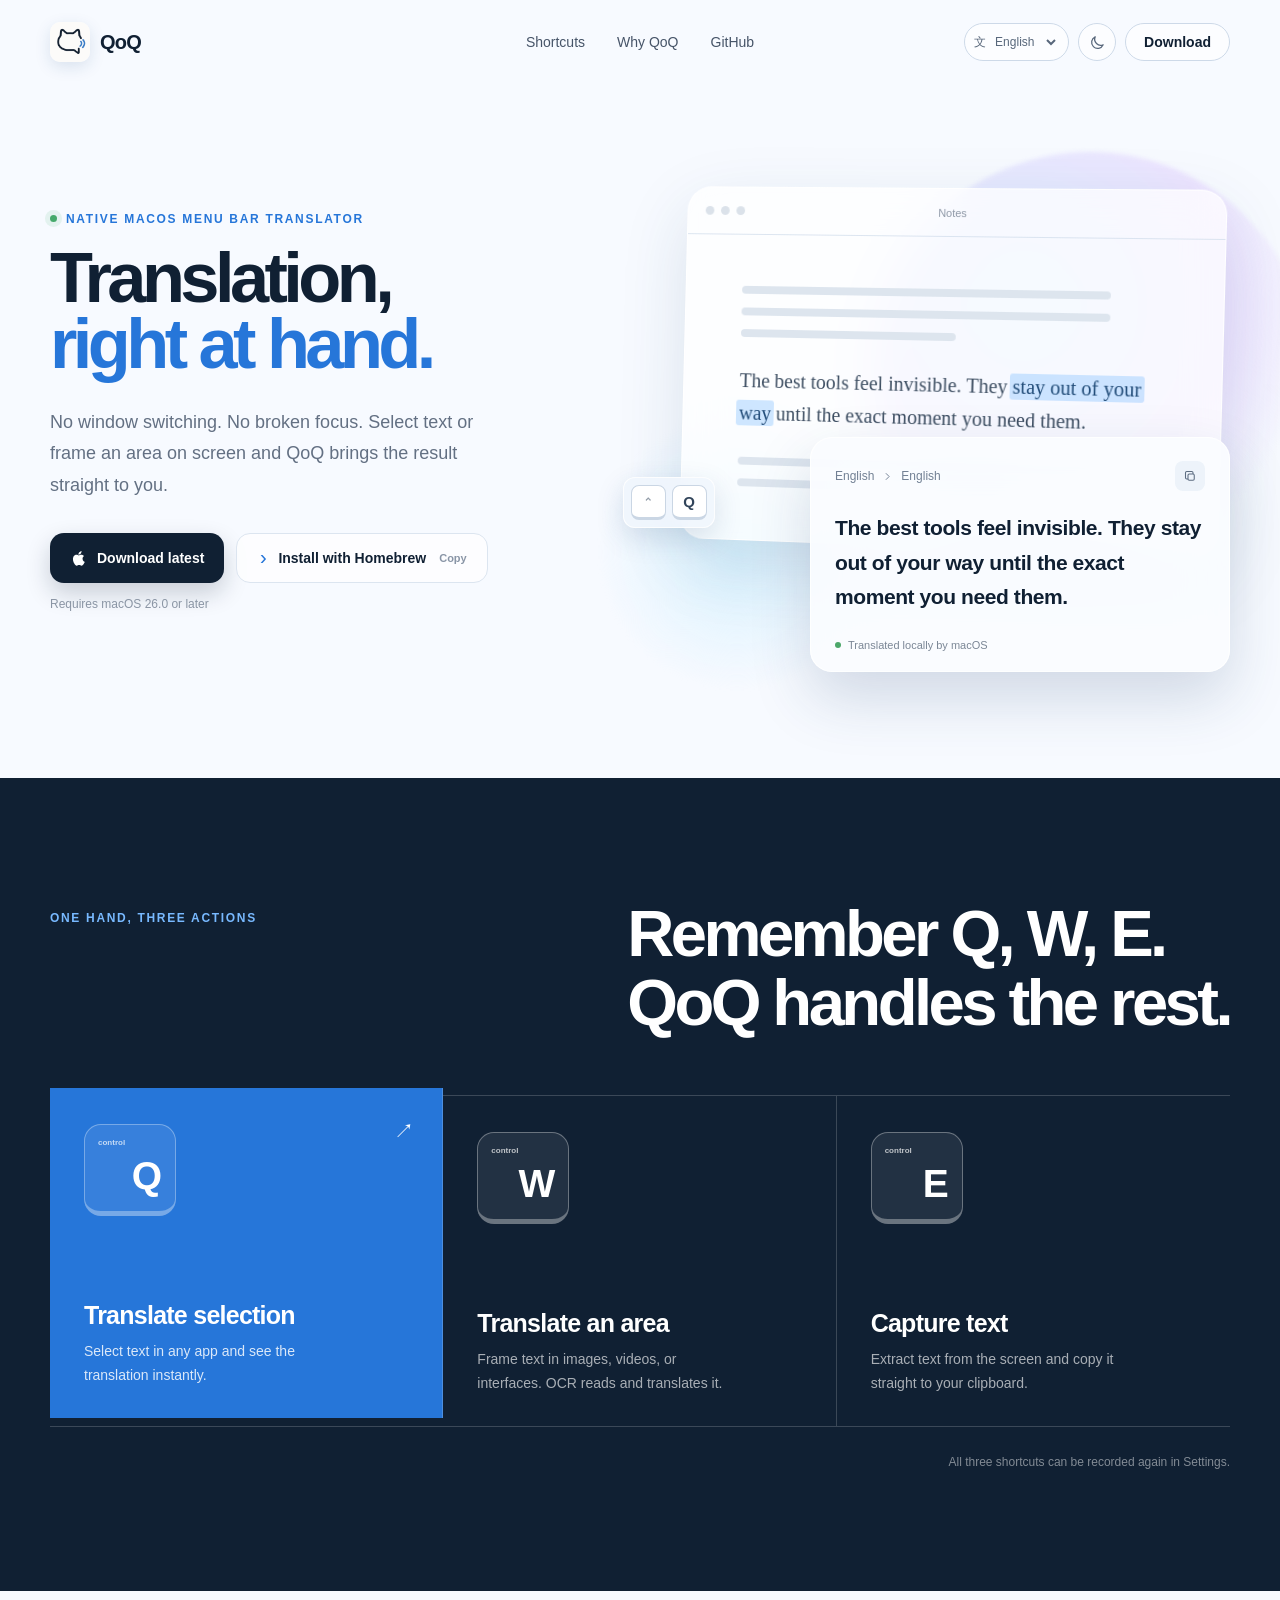
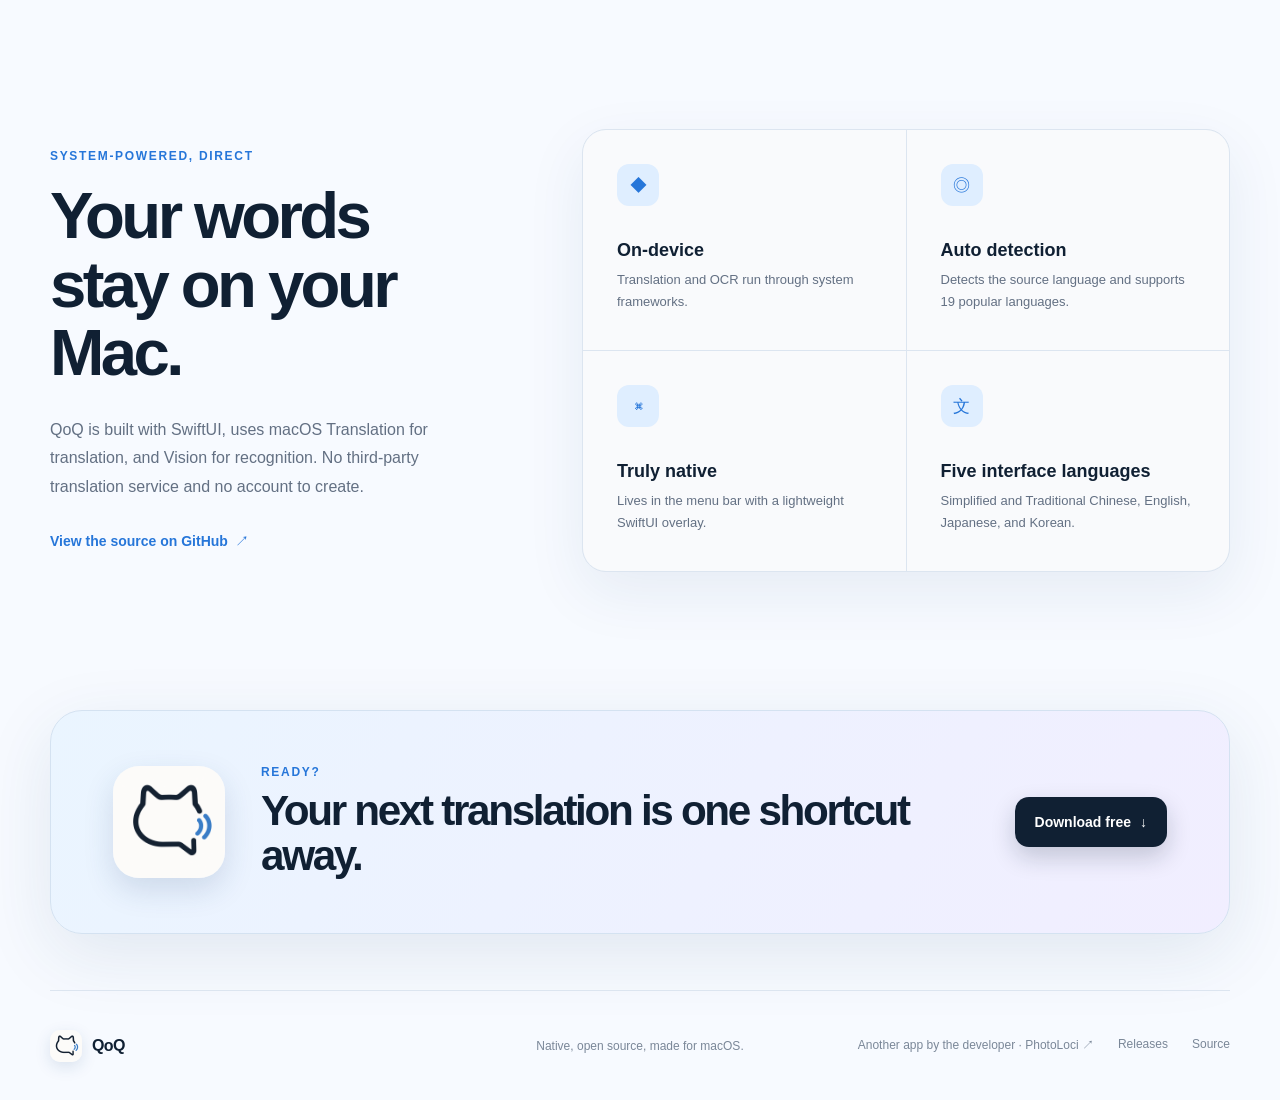
==== commit 2b23688e: "Add PhotoLoci developer app link" ====
--- a/index.html
+++ b/index.html
@@ -54,7 +54,7 @@
       </section>
       <section class="install-section" aria-labelledby="install-title"><img src="assets/qoq-icon.png" alt="QoQ 应用图标" width="112" height="112" /><div><p class="eyebrow" data-i18n="ready">准备好了吗？</p><h2 id="install-title" data-i18n="installTitle">下一次翻译，只按一下。</h2></div><a class="button button-primary" href="https://github.com/chensiyue98/qoq/releases/latest"><b data-i18n="downloadFree">免费下载</b> <span>↓</span></a></section>
     </main>
-    <footer><a class="brand" href="#top"><img src="assets/qoq-icon.png" alt="" width="32" height="32" /><span>QoQ</span></a><p data-i18n="footerTagline">原生、开源、为 macOS 而生。</p><div><a href="https://github.com/chensiyue98/qoq/releases" data-i18n="releases">版本记录</a><a href="https://github.com/chensiyue98/qoq" data-i18n="source">源代码</a></div></footer>
+    <footer><a class="brand" href="#top"><img src="assets/qoq-icon.png" alt="" width="32" height="32" /><span>QoQ</span></a><p data-i18n="footerTagline">原生、开源、为 macOS 而生。</p><div><a href="https://chensiyue98.github.io/PhotoLoci/" target="_blank" rel="noreferrer"><span data-i18n="otherApp">开发者的其他 App</span> · PhotoLoci ↗</a><a href="https://github.com/chensiyue98/qoq/releases" data-i18n="releases">版本记录</a><a href="https://github.com/chensiyue98/qoq" data-i18n="source">源代码</a></div></footer>
     <div class="toast" role="status" aria-live="polite">安装命令已复制</div><script src="script.js"></script>
   </body>
 </html>
--- a/styles.css
+++ b/styles.css
@@ -4,10 +4,10 @@
 .hero-demo{position:relative;min-height:560px;perspective:1200px}.ambient{position:absolute;border-radius:50%;filter:blur(2px)}.ambient-one{width:440px;height:440px;right:-80px;top:20px;background:radial-gradient(circle at 35% 35%,#d6ecff,#e9ddff 52%,#ebdeff00 72%);opacity:.75}.ambient-two{width:280px;height:280px;left:20px;bottom:0;background:radial-gradient(circle,#d9f2ff,#d9f2ff00 70%)}.document-window{position:absolute;width:540px;max-width:90%;height:360px;right:2%;top:56px;overflow:hidden;border:1px solid #ffffffe6;border-radius:25px;background:#ffffffb0;box-shadow:var(--shadow);backdrop-filter:blur(20px);transform:rotateY(-6deg) rotateZ(1.5deg)}.window-bar{height:48px;display:flex;align-items:center;gap:7px;padding:0 18px;border-bottom:1px solid #cfdbebb8;color:#8e98a7;font-size:11px}.window-bar i{width:9px;height:9px;border-radius:50%;background:#dbe2ea}.window-bar span{margin:auto;padding-right:45px}.document-copy{padding:52px 58px}.document-copy>span{display:block;width:88%;height:8px;margin-bottom:14px;border-radius:9px;background:#dde5ee}.document-copy .short{width:52%;margin-bottom:28px}.document-copy .medium{width:68%}.document-copy p{margin:0 0 28px;color:#3c4d61;font:20px/1.65 Georgia,serif}.selection{padding:2px 3px;margin:0 -3px;color:#204b78;background:#6fb5ff52;border-radius:3px;-webkit-box-decoration-break:clone;box-decoration-break:clone}.key-callout{position:absolute;z-index:4;top:345px;left:7%;display:flex;gap:6px;padding:7px;border:1px solid #ffffffcc;border-radius:12px;background:#f0f6fddb;box-shadow:0 10px 28px #1f437026;backdrop-filter:blur(12px)}kbd{min-width:35px;height:35px;display:grid;place-items:center;border:1px solid #cad6e4;border-bottom-width:3px;border-radius:8px;background:#fff;color:#31445a;font:600 15px/1 -apple-system,sans-serif}.translation-card{position:absolute;z-index:3;width:420px;max-width:86%;right:0;bottom:20px;padding:23px 24px 20px;border:1px solid #fffffff0;border-radius:22px;background:#fafcffeb;box-shadow:0 26px 60px #1f43702e;backdrop-filter:blur(24px);animation:card-in .8s cubic-bezier(.2,.8,.2,1) .2s both}.translation-top{display:flex;align-items:center;gap:7px;color:#728094;font-size:12px}.translation-top>svg{width:13px;fill:none;stroke:currentColor;stroke-width:1.8}.icon-button{width:30px;height:30px;display:grid;place-items:center;margin-left:auto;border:0;border-radius:8px;background:#edf3fa;cursor:pointer}.icon-button svg{width:15px;fill:none;stroke:#5d6d81;stroke-width:1.7}.translation-card>p{margin:20px 0 24px;font-size:21px;font-weight:580;line-height:1.65;letter-spacing:-.02em}.local-badge{display:flex;align-items:center;gap:7px;color:#7b8796;font-size:11px}.local-badge span{width:6px;height:6px;border-radius:50%;background:#4ca76a}
 .shortcuts-section{padding:122px max(24px,calc((100% - 1180px)/2));background:var(--ink);color:#fff}.section-heading{display:flex;align-items:end;justify-content:space-between;margin-bottom:58px}.section-heading .eyebrow{align-self:start;margin-top:12px;color:#78b9ff}h2{margin:0;font-size:clamp(42px,5.1vw,68px);line-height:1.05;letter-spacing:-.055em;font-weight:730}.shortcut-board{display:grid;grid-template-columns:repeat(3,1fr);border-block:1px solid #ffffff2e}.shortcut-card{position:relative;min-height:330px;padding:36px 34px 30px;display:flex;flex-direction:column;justify-content:space-between;border-right:1px solid #ffffff2e;outline:none;transition:background .25s,transform .25s}.shortcut-card:last-child{border:0}.shortcut-card:hover,.shortcut-card:focus-visible,.shortcut-card.active{background:var(--blue);transform:translateY(-8px)}.shortcut-key{width:92px;height:92px;display:flex;align-items:flex-end;justify-content:space-between;padding:13px;border:1px solid #ffffff52;border-bottom-width:5px;border-radius:17px;background:#ffffff14;font-size:39px;font-weight:620}.shortcut-key small{align-self:flex-start;font-size:8px;opacity:.72}.shortcut-card h3{margin:0 0 10px;font-size:25px;letter-spacing:-.03em}.shortcut-card p{max-width:260px;margin:0;color:#ffffffa3;font-size:14px;line-height:1.7}.shortcut-card.active p,.shortcut-card:hover p{color:#ffffffd4}.card-arrow{position:absolute;right:28px;top:30px;font-size:20px;opacity:0;transform:translate(-5px,5px);transition:.25s}.shortcut-card:hover .card-arrow,.shortcut-card.active .card-arrow{opacity:1;transform:none}.shortcut-note{margin:28px 0 0;color:#ffffff7a;font-size:12px;text-align:right}
 .native-section{width:min(1180px,calc(100% - 48px));margin:auto;padding:138px 0;display:grid;grid-template-columns:.8fr 1.2fr;gap:100px;align-items:center}.native-copy>p:not(.eyebrow){max-width:440px;margin:28px 0 30px;color:var(--muted);font-size:16px;line-height:1.8}.text-link{display:inline-flex;gap:7px;color:var(--blue);font-size:14px;font-weight:680}.text-link span{transition:transform .2s}.text-link:hover span{transform:translate(3px,-3px)}.native-grid{display:grid;grid-template-columns:repeat(2,1fr);gap:1px;overflow:hidden;border:1px solid var(--line);border-radius:24px;background:var(--line);box-shadow:0 20px 60px #1f437014}.native-grid article{min-height:220px;padding:34px;background:#ffffffd4}.feature-icon{width:42px;height:42px;display:grid;place-items:center;margin-bottom:34px;border-radius:12px;color:var(--blue);background:var(--sky);font-size:17px;font-weight:700}.native-grid h3{margin:0 0 8px;font-size:18px}.native-grid p{margin:0;color:var(--muted);font-size:13px;line-height:1.65}.install-section{width:min(1180px,calc(100% - 48px));margin:0 auto 56px;padding:55px 62px;display:grid;grid-template-columns:auto 1fr auto;align-items:center;gap:36px;border:1px solid #d4e2f1;border-radius:32px;background:linear-gradient(120deg,#eaf5ff,#f1eeff);box-shadow:0 20px 70px #1f43701a}.install-section img{border-radius:26px;box-shadow:0 12px 30px #1f437026}.install-section .eyebrow{margin-bottom:11px}.install-section h2{font-size:clamp(30px,3.3vw,46px)}.install-section .button{min-width:142px}footer{width:min(1180px,calc(100% - 48px));min-height:110px;margin:auto;display:grid;grid-template-columns:1fr auto 1fr;align-items:center;border-top:1px solid var(--line);color:#7a8798;font-size:12px}footer .brand{color:var(--ink);font-size:16px}footer p{margin:0}footer>div{justify-self:end;display:flex;gap:24px}.toast{position:fixed;z-index:50;left:50%;bottom:28px;padding:12px 18px;border-radius:999px;color:#fff;background:var(--ink);box-shadow:0 12px 35px #10203340;font-size:13px;opacity:0;pointer-events:none;transform:translate(-50%,20px);transition:.25s}.toast.visible{opacity:1;transform:translate(-50%,0)}:focus-visible{outline:3px solid #2676d961;outline-offset:4px}@keyframes card-in{from{opacity:0;transform:translateY(30px) rotate(1deg)}to{opacity:1;transform:none}}
-@media(max-width:900px){.site-header{grid-template-columns:1fr auto}nav{display:none}.hero{grid-template-columns:1fr;padding-top:72px}.hero-copy{max-width:610px}.hero-demo{width:min(680px,100%);margin:auto}.section-heading{display:block}.shortcut-board{grid-template-columns:1fr}.shortcut-card{min-height:230px;border-right:0;border-bottom:1px solid #ffffff2e}.native-section{grid-template-columns:1fr;gap:58px}.install-section{grid-template-columns:auto 1fr}.install-section .button{grid-column:2;width:max-content}}
+@media(max-width:900px){.site-header{grid-template-columns:1fr auto}nav{display:none}.hero{grid-template-columns:1fr;padding-top:72px}.hero-copy{max-width:610px}.hero-demo{width:min(680px,100%);margin:auto}.section-heading{display:block}.shortcut-board{grid-template-columns:1fr}.shortcut-card{min-height:230px;border-right:0;border-bottom:1px solid #ffffff2e}.native-section{grid-template-columns:1fr;gap:58px}.install-section{grid-template-columns:auto 1fr}.install-section .button{grid-column:2;width:max-content}footer{grid-template-columns:auto 1fr}footer p{display:none}}
 .theme-toggle{width:38px;height:38px;display:grid;place-items:center;padding:0;border:1px solid #cdd9e8;border-radius:50%;color:#58677b;background:#ffffff9e;cursor:pointer;transition:color .2s,background .2s,transform .2s}.theme-toggle:hover{transform:translateY(-2px);color:var(--blue)}.theme-toggle svg{grid-area:1/1;width:17px;height:17px;fill:none;stroke:currentColor;stroke-width:1.8;stroke-linecap:round;stroke-linejoin:round}.sun-icon{display:none}
 
 html[data-theme="dark"]{color-scheme:dark;background:#0b1420}html[data-theme="dark"] body{color:#e8f0fa;background:#0b1420}html[data-theme="dark"] nav{color:#a8b7c9}html[data-theme="dark"] .language-picker,html[data-theme="dark"] .theme-toggle,html[data-theme="dark"] .header-download{color:#b9c7d8;border-color:#314155;background:#142131cc}html[data-theme="dark"] .moon-icon{display:none}html[data-theme="dark"] .sun-icon{display:block}html[data-theme="dark"] .hero-intro,html[data-theme="dark"] .native-copy>p:not(.eyebrow){color:#a9b7c8}html[data-theme="dark"] .requirement{color:#7e8ea2}html[data-theme="dark"] .button-quiet{color:#dce7f5;border-color:#34465a;background:#152336cc}html[data-theme="dark"] .document-window{border-color:#34465acc;background:#142131c7}html[data-theme="dark"] .window-bar{border-color:#34465a;color:#8494a8}html[data-theme="dark"] .window-bar i,html[data-theme="dark"] .document-copy>span{background:#34465a}html[data-theme="dark"] .document-copy p{color:#d6e1ee}html[data-theme="dark"] .selection{color:#b8dcff;background:#2478cd6b}html[data-theme="dark"] .key-callout{border-color:#40536a;background:#18283be8}html[data-theme="dark"] kbd{color:#dbe7f5;border-color:#52667d;background:#223348}html[data-theme="dark"] .translation-card{border-color:#3a4b60;background:#152336ed}html[data-theme="dark"] .translation-top,html[data-theme="dark"] .local-badge{color:#91a2b6}html[data-theme="dark"] .icon-button{background:#24364b}html[data-theme="dark"] .icon-button svg{stroke:#afbdd0}html[data-theme="dark"] .shortcuts-section{background:#07111d}html[data-theme="dark"] .native-grid{border-color:#29394d;background:#29394d}html[data-theme="dark"] .native-grid article{background:#132131}html[data-theme="dark"] .native-grid p{color:#9cadc0}html[data-theme="dark"] .feature-icon{background:#193653}html[data-theme="dark"] .install-section{border-color:#31455c;background:linear-gradient(120deg,#10283d,#201f3c);box-shadow:0 20px 70px #00000038}html[data-theme="dark"] .hero .button-primary,html[data-theme="dark"] .install-section .button-primary{color:#102033;background:#edf5ff}html[data-theme="dark"] footer{color:#8798ac;border-color:#27374a}html[data-theme="dark"] footer .brand{color:#e8f0fa}html[data-theme="dark"] .toast{color:#102033;background:#edf5ff}body,.document-window,.translation-card,.native-grid article,.install-section,footer,.button-quiet{transition:color .3s,background .3s,border-color .3s}
 
-@media(max-width:600px){.site-header,.hero,.native-section,.install-section,footer{width:min(100% - 32px,1180px)}.site-header{height:72px}.header-download{display:none}.language-picker{padding-inline:8px}.language-picker>span{display:none}.language-picker select{max-width:78px}.hero{min-height:auto;gap:18px;padding:56px 0 72px}h1,html[lang="en"] h1,html[lang="ja"] h1,html[lang="ko"] h1{font-size:clamp(52px,15.5vw,68px)}.hero-intro{font-size:16px}.hero-actions{flex-direction:column}.button{width:100%}.hero-demo{min-height:490px;margin-top:20px}.ambient-one{width:360px;height:360px;right:-2px}.document-window{max-width:100%;height:320px;right:0}.document-copy{padding:42px 28px}.document-copy p{font-size:16px}.key-callout{left:0;top:325px}.translation-card{max-width:93%;right:0;bottom:0;padding:19px}.translation-card>p{font-size:17px}.shortcuts-section{padding:92px 16px}.section-heading{margin-bottom:38px}.shortcut-card{padding:28px}.native-section{padding:92px 0}.native-grid{grid-template-columns:1fr}.native-grid article{min-height:185px}.install-section{padding:36px 26px;grid-template-columns:1fr;text-align:center}.install-section img{width:88px;height:88px;margin:auto}.install-section .button{grid-column:auto;width:100%}footer{padding:28px 0;grid-template-columns:1fr auto;gap:22px}footer p{display:none}}
+@media(max-width:600px){.site-header,.hero,.native-section,.install-section,footer{width:min(100% - 32px,1180px)}.site-header{height:72px}.header-download{display:none}.language-picker{padding-inline:8px}.language-picker>span{display:none}.language-picker select{max-width:78px}.hero{min-height:auto;gap:18px;padding:56px 0 72px}h1,html[lang="en"] h1,html[lang="ja"] h1,html[lang="ko"] h1{font-size:clamp(52px,15.5vw,68px)}.hero-intro{font-size:16px}.hero-actions{flex-direction:column}.button{width:100%}.hero-demo{min-height:490px;margin-top:20px}.ambient-one{width:360px;height:360px;right:-2px}.document-window{max-width:100%;height:320px;right:0}.document-copy{padding:42px 28px}.document-copy p{font-size:16px}.key-callout{left:0;top:325px}.translation-card{max-width:93%;right:0;bottom:0;padding:19px}.translation-card>p{font-size:17px}.shortcuts-section{padding:92px 16px}.section-heading{margin-bottom:38px}.shortcut-card{padding:28px}.native-section{padding:92px 0}.native-grid{grid-template-columns:1fr}.native-grid article{min-height:185px}.install-section{padding:36px 26px;grid-template-columns:1fr;text-align:center}.install-section img{width:88px;height:88px;margin:auto}.install-section .button{grid-column:auto;width:100%}footer{padding:28px 0;grid-template-columns:1fr;gap:22px}footer>div{justify-self:start;flex-wrap:wrap;gap:14px 22px}footer p{display:none}}
 @media(prefers-reduced-motion:reduce){html{scroll-behavior:auto}*,*::before,*::after{animation-duration:.01ms!important;animation-iteration-count:1!important;transition-duration:.01ms!important}}
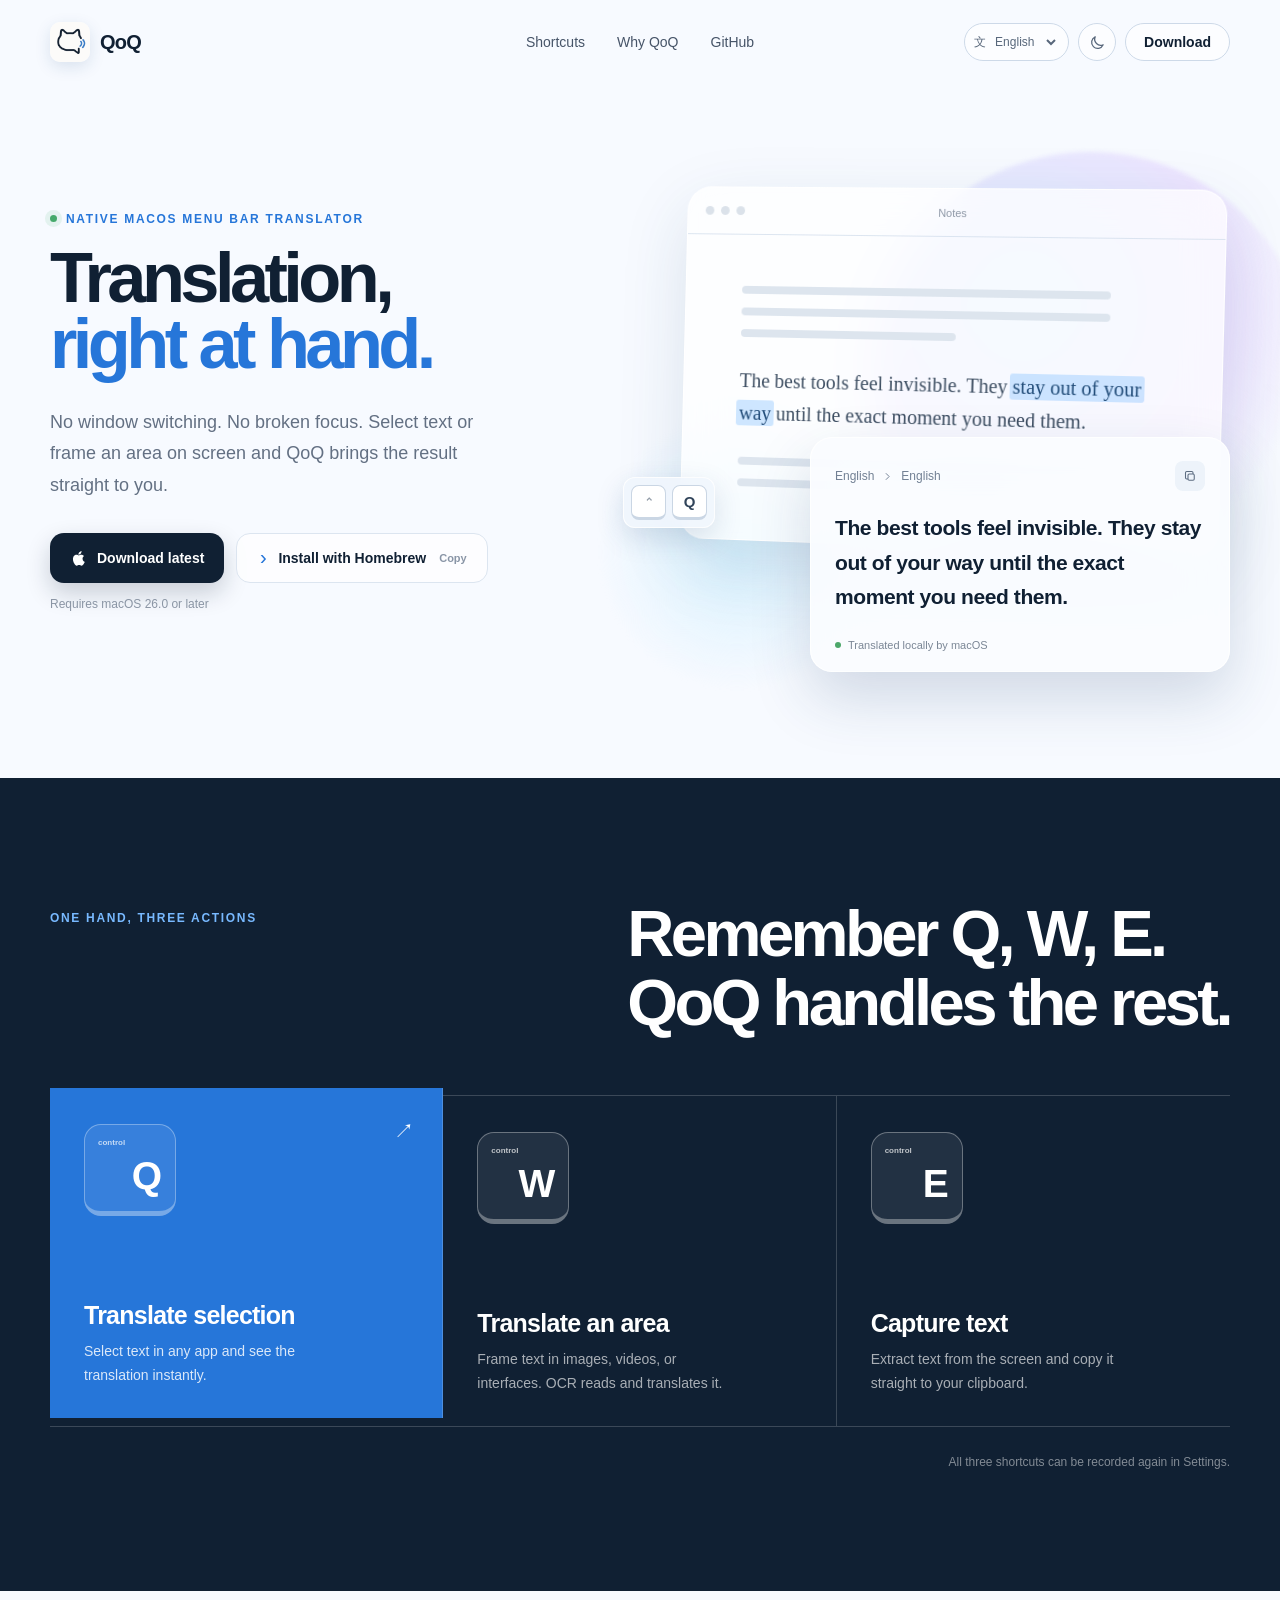
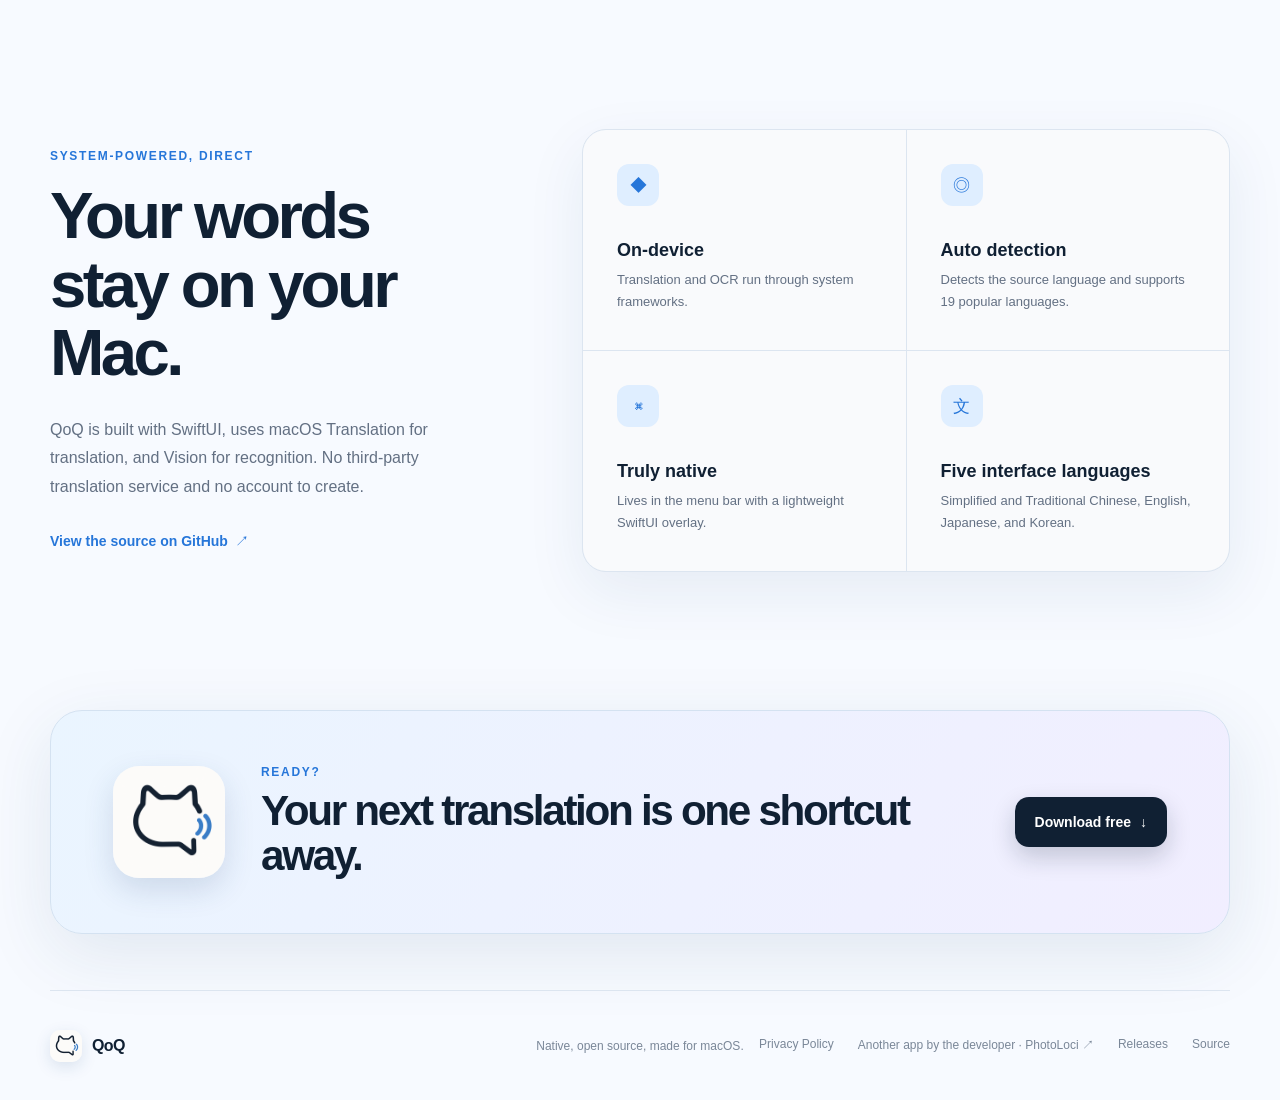
==== commit e677f2e4: "Add QoQ privacy policy page" ====
--- a/index.html
+++ b/index.html
@@ -54,7 +54,7 @@
       </section>
       <section class="install-section" aria-labelledby="install-title"><img src="assets/qoq-icon.png" alt="QoQ 应用图标" width="112" height="112" /><div><p class="eyebrow" data-i18n="ready">准备好了吗？</p><h2 id="install-title" data-i18n="installTitle">下一次翻译，只按一下。</h2></div><a class="button button-primary" href="https://github.com/chensiyue98/qoq/releases/latest"><b data-i18n="downloadFree">免费下载</b> <span>↓</span></a></section>
     </main>
-    <footer><a class="brand" href="#top"><img src="assets/qoq-icon.png" alt="" width="32" height="32" /><span>QoQ</span></a><p data-i18n="footerTagline">原生、开源、为 macOS 而生。</p><div><a href="https://chensiyue98.github.io/PhotoLoci/" target="_blank" rel="noreferrer"><span data-i18n="otherApp">开发者的其他 App</span> · PhotoLoci ↗</a><a href="https://github.com/chensiyue98/qoq/releases" data-i18n="releases">版本记录</a><a href="https://github.com/chensiyue98/qoq" data-i18n="source">源代码</a></div></footer>
+    <footer><a class="brand" href="#top"><img src="assets/qoq-icon.png" alt="" width="32" height="32" /><span>QoQ</span></a><p data-i18n="footerTagline">原生、开源、为 macOS 而生。</p><div><a href="privacy.html">Privacy Policy</a><a href="https://chensiyue98.github.io/PhotoLoci/" target="_blank" rel="noreferrer"><span data-i18n="otherApp">开发者的其他 App</span> · PhotoLoci ↗</a><a href="https://github.com/chensiyue98/qoq/releases" data-i18n="releases">版本记录</a><a href="https://github.com/chensiyue98/qoq" data-i18n="source">源代码</a></div></footer>
     <div class="toast" role="status" aria-live="polite">安装命令已复制</div><script src="script.js"></script>
   </body>
 </html>
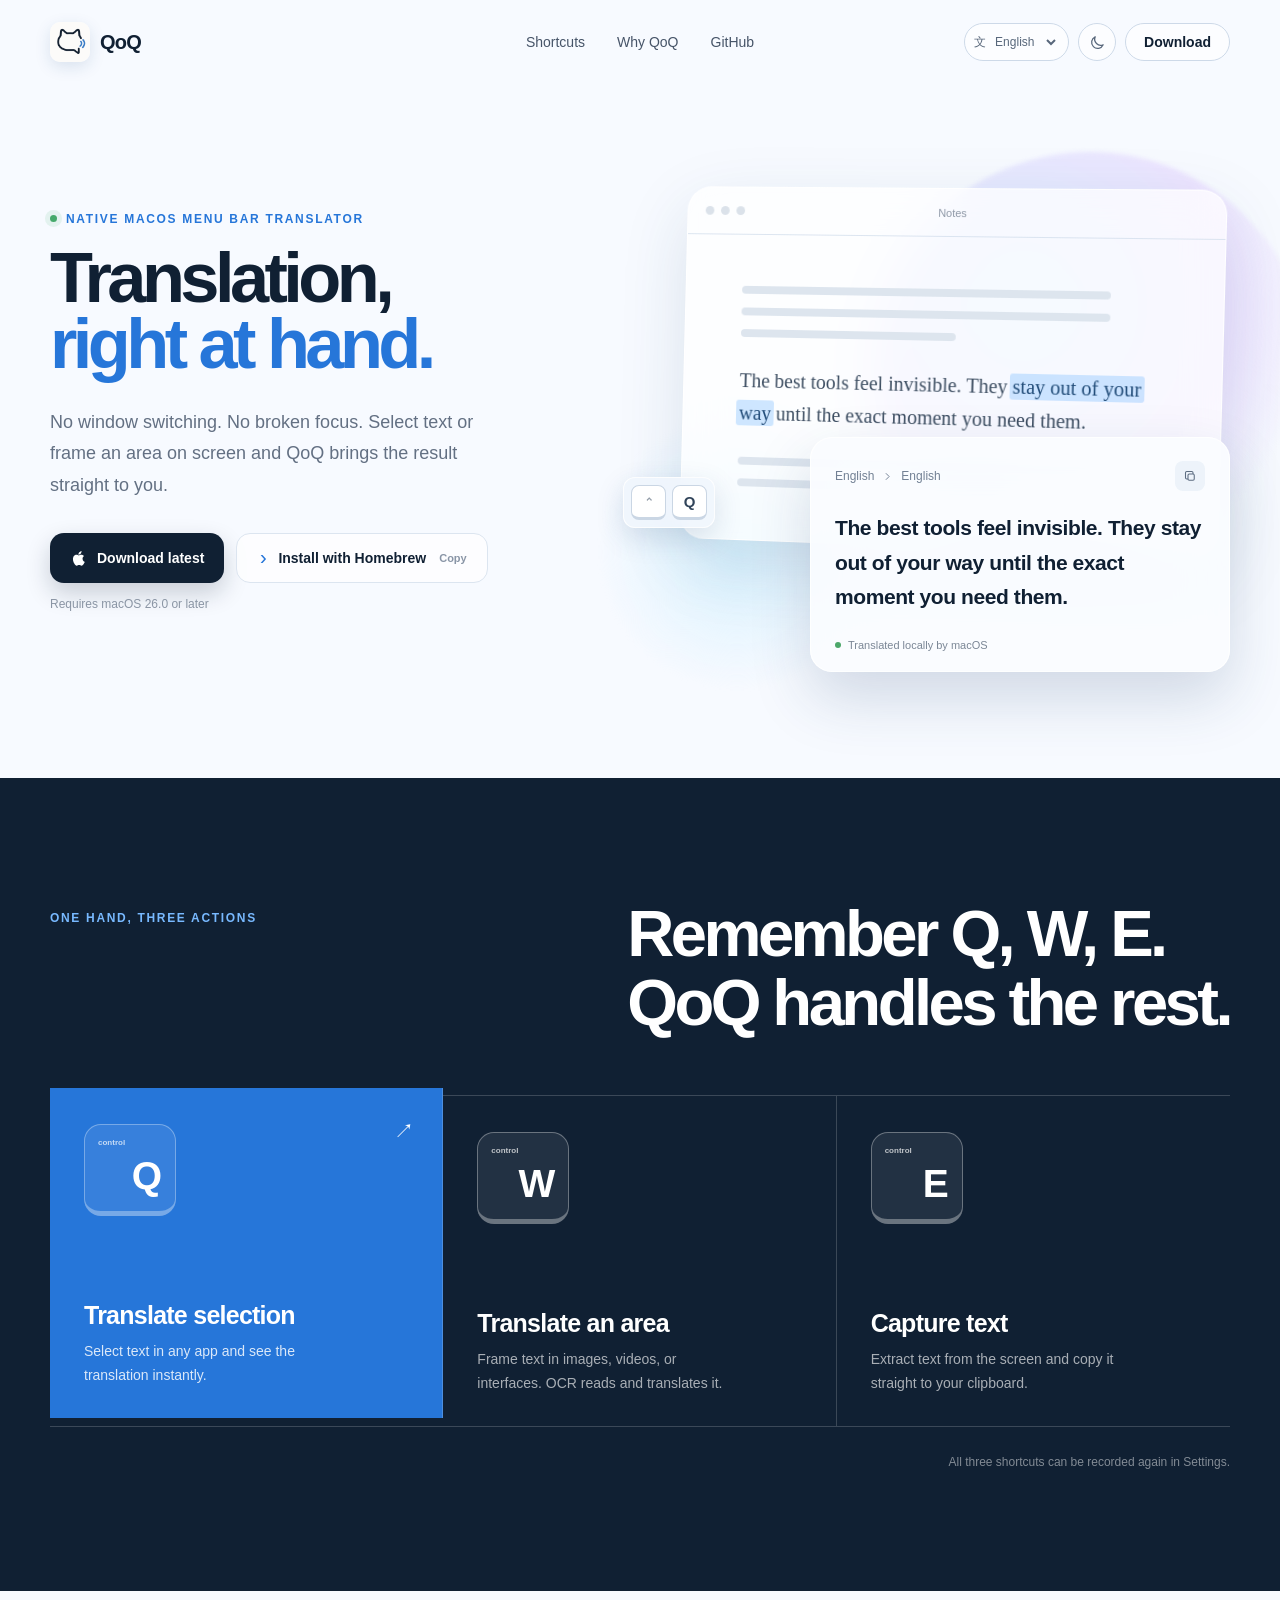
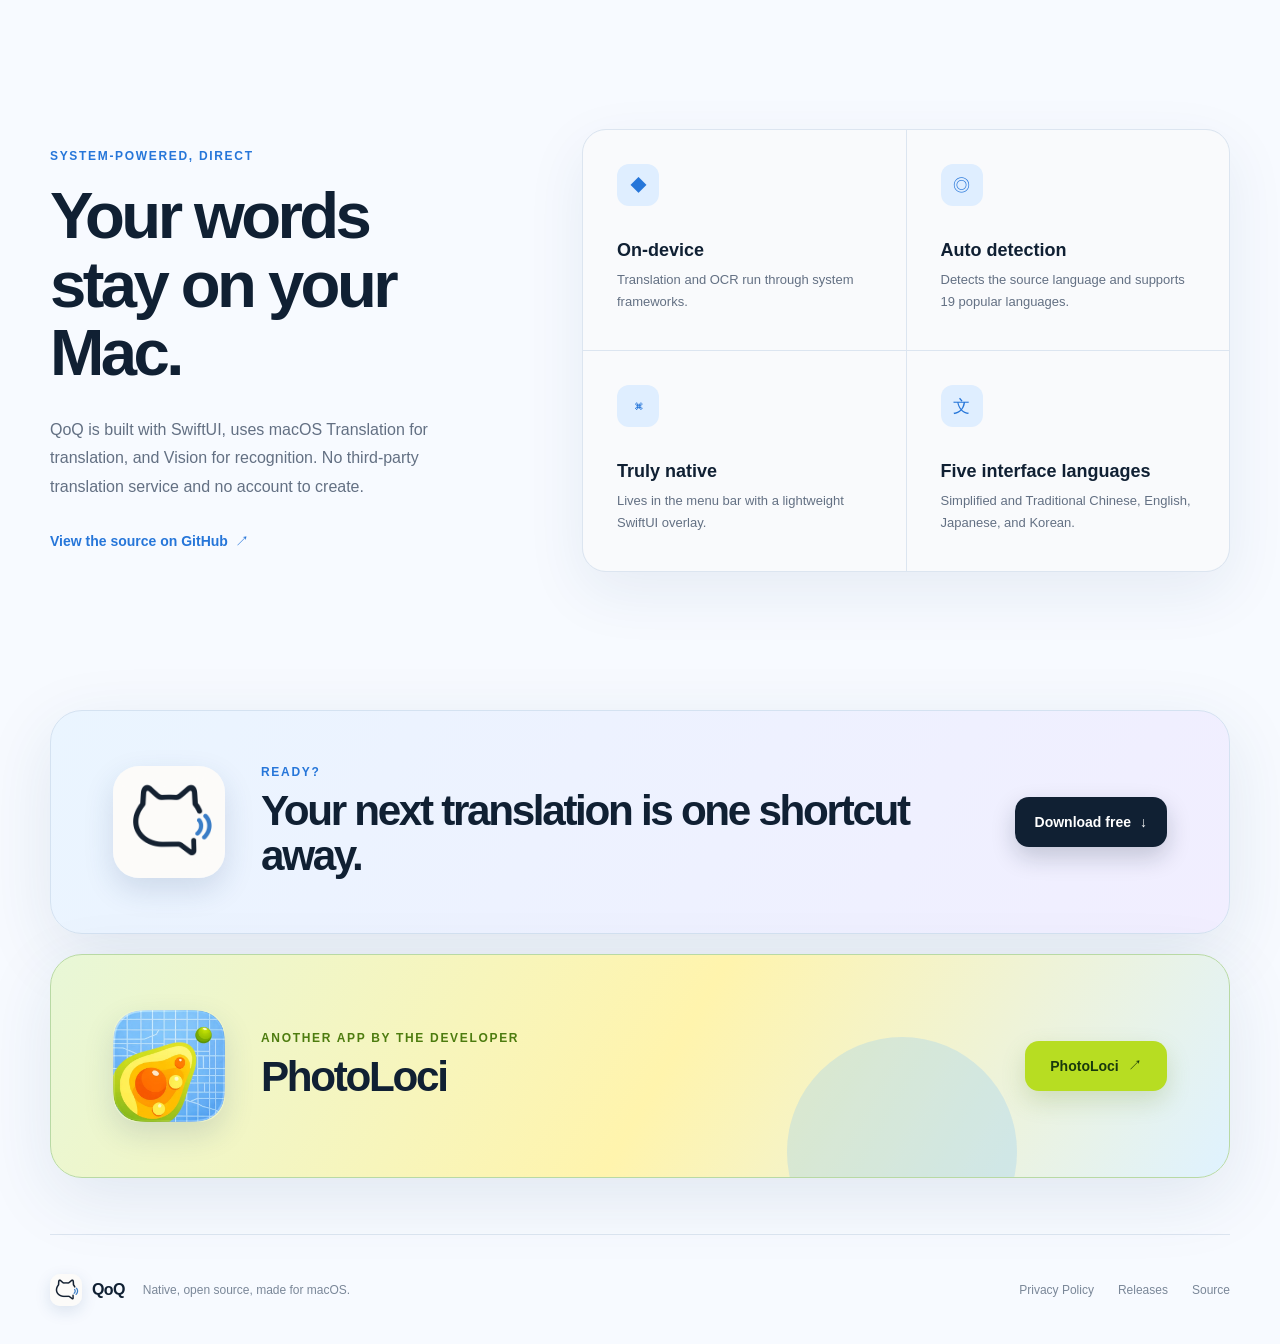
==== commit d934ef2c: "Add PhotoLoci promotion section and restructure footer layout" ====
--- a/index.html
+++ b/index.html
@@ -52,9 +52,10 @@
         <div class="native-copy"><p class="eyebrow" data-i18n="nativeEyebrow">系统能力，不绕远路</p><h2 id="native-title" data-i18n-html="nativeTitle">你的文字，<br />不必离开 Mac。</h2><p data-i18n="nativeBody">QoQ 由 SwiftUI 构建，翻译交给 macOS Translation，识别交给 Vision。没有第三方翻译服务，也没有要注册的账户。</p><a class="text-link" href="https://github.com/chensiyue98/qoq" target="_blank" rel="noreferrer"><b data-i18n="viewSource">在 GitHub 查看源代码</b> <span>↗</span></a></div>
         <div class="native-grid"><article><span class="feature-icon">◆</span><h3 data-i18n="localTitle">本机处理</h3><p data-i18n="localBody">翻译与 OCR 使用系统框架完成。</p></article><article><span class="feature-icon">◎</span><h3 data-i18n="detectTitle">自动识别</h3><p data-i18n="detectBody">自动判断源语言，支持 19 种常用语言。</p></article><article><span class="feature-icon">⌘</span><h3 data-i18n="nativeFeatureTitle">原生体验</h3><p data-i18n="nativeFeatureBody">菜单栏常驻，SwiftUI 浮层轻巧即用。</p></article><article><span class="feature-icon">文</span><h3 data-i18n="languagesTitle">五种界面语言</h3><p data-i18n="languagesBody">简中、繁中、英文、日文与韩文。</p></article></div>
       </section>
-      <section class="install-section" aria-labelledby="install-title"><img src="assets/qoq-icon.png" alt="QoQ 应用图标" width="112" height="112" /><div><p class="eyebrow" data-i18n="ready">准备好了吗？</p><h2 id="install-title" data-i18n="installTitle">下一次翻译，只按一下。</h2></div><a class="button button-primary" href="https://github.com/chensiyue98/qoq/releases/latest"><b data-i18n="downloadFree">免费下载</b> <span>↓</span></a></section>
+      <section class="install-section download-section" aria-labelledby="install-title"><img src="assets/qoq-icon.png" alt="QoQ 应用图标" width="112" height="112" /><div><p class="eyebrow" data-i18n="ready">准备好了吗？</p><h2 id="install-title" data-i18n="installTitle">下一次翻译，只按一下。</h2></div><a class="button button-primary" href="https://github.com/chensiyue98/qoq/releases/latest"><b data-i18n="downloadFree">免费下载</b> <span>↓</span></a></section>
+      <section class="install-section other-app-section" aria-labelledby="other-app-title"><img class="other-app-icon" src="assets/photoloci-icon.png" alt="PhotoLoci 应用图标" width="112" height="112" /><div><p class="eyebrow" data-i18n="otherApp">开发者的其他 App</p><h2 id="other-app-title">PhotoLoci</h2></div><a class="button other-app-button" href="https://chensiyue98.github.io/PhotoLoci/" target="_blank" rel="noreferrer"><b>PhotoLoci</b> <span>↗</span></a></section>
     </main>
-    <footer><a class="brand" href="#top"><img src="assets/qoq-icon.png" alt="" width="32" height="32" /><span>QoQ</span></a><p data-i18n="footerTagline">原生、开源、为 macOS 而生。</p><div><a href="privacy.html">Privacy Policy</a><a href="https://chensiyue98.github.io/PhotoLoci/" target="_blank" rel="noreferrer"><span data-i18n="otherApp">开发者的其他 App</span> · PhotoLoci ↗</a><a href="https://github.com/chensiyue98/qoq/releases" data-i18n="releases">版本记录</a><a href="https://github.com/chensiyue98/qoq" data-i18n="source">源代码</a></div></footer>
+    <footer><div class="footer-identity"><a class="brand" href="#top"><img src="assets/qoq-icon.png" alt="" width="32" height="32" /><span>QoQ</span></a><p data-i18n="footerTagline">原生、开源、为 macOS 而生。</p></div><div class="footer-links"><a href="privacy.html">Privacy Policy</a><a href="https://github.com/chensiyue98/qoq/releases" data-i18n="releases">版本记录</a><a href="https://github.com/chensiyue98/qoq" data-i18n="source">源代码</a></div></footer>
     <div class="toast" role="status" aria-live="polite">安装命令已复制</div><script src="script.js"></script>
   </body>
 </html>
--- a/styles.css
+++ b/styles.css
@@ -3,11 +3,11 @@
 .hero{width:min(1180px,calc(100% - 48px));min-height:690px;margin:auto;display:grid;grid-template-columns:.84fr 1.16fr;align-items:center;gap:54px;padding:48px 0 86px}.eyebrow{margin:0 0 20px;color:var(--blue);font-size:12px;line-height:1;font-weight:750;letter-spacing:.14em;text-transform:uppercase}.hero-copy .eyebrow{display:flex;align-items:center;gap:9px}.hero-copy .eyebrow span{width:7px;height:7px;border-radius:50%;background:#45a96b;box-shadow:0 0 0 5px #45a96b1c}h1{margin:0;font-size:clamp(62px,7vw,96px);line-height:.94;letter-spacing:-.075em;font-weight:780}html[lang="en"] h1{font-size:clamp(55px,5.5vw,78px);letter-spacing:-.065em}html[lang="ja"] h1,html[lang="ko"] h1{font-size:clamp(56px,6vw,82px)}h1 span{color:var(--blue)}.hero-intro{max-width:455px;margin:30px 0 0;color:var(--muted);font-size:18px;line-height:1.75}.hero-actions{display:flex;flex-wrap:wrap;gap:12px;margin-top:32px}.button{min-height:50px;display:inline-flex;align-items:center;justify-content:center;gap:9px;padding:0 20px;border:0;border-radius:14px;font-size:14px;font-weight:680;cursor:pointer;transition:transform .2s,box-shadow .2s,background .2s}.button:hover{transform:translateY(-2px)}.button-primary{color:#fff;background:var(--ink);box-shadow:0 10px 25px #10203333}.button-primary:hover{background:#1d334d;box-shadow:0 13px 30px #10203342}.button-primary svg{width:18px;fill:currentColor}.button-quiet{border:1px solid var(--line);background:#ffffffb8}.button-quiet .prompt{color:var(--blue);font:20px ui-monospace,monospace}.copy-label{margin-left:4px;color:#8995a6;font-size:11px;font-weight:550}.requirement{margin:14px 0 0;color:#8a95a4;font-size:12px}
 .hero-demo{position:relative;min-height:560px;perspective:1200px}.ambient{position:absolute;border-radius:50%;filter:blur(2px)}.ambient-one{width:440px;height:440px;right:-80px;top:20px;background:radial-gradient(circle at 35% 35%,#d6ecff,#e9ddff 52%,#ebdeff00 72%);opacity:.75}.ambient-two{width:280px;height:280px;left:20px;bottom:0;background:radial-gradient(circle,#d9f2ff,#d9f2ff00 70%)}.document-window{position:absolute;width:540px;max-width:90%;height:360px;right:2%;top:56px;overflow:hidden;border:1px solid #ffffffe6;border-radius:25px;background:#ffffffb0;box-shadow:var(--shadow);backdrop-filter:blur(20px);transform:rotateY(-6deg) rotateZ(1.5deg)}.window-bar{height:48px;display:flex;align-items:center;gap:7px;padding:0 18px;border-bottom:1px solid #cfdbebb8;color:#8e98a7;font-size:11px}.window-bar i{width:9px;height:9px;border-radius:50%;background:#dbe2ea}.window-bar span{margin:auto;padding-right:45px}.document-copy{padding:52px 58px}.document-copy>span{display:block;width:88%;height:8px;margin-bottom:14px;border-radius:9px;background:#dde5ee}.document-copy .short{width:52%;margin-bottom:28px}.document-copy .medium{width:68%}.document-copy p{margin:0 0 28px;color:#3c4d61;font:20px/1.65 Georgia,serif}.selection{padding:2px 3px;margin:0 -3px;color:#204b78;background:#6fb5ff52;border-radius:3px;-webkit-box-decoration-break:clone;box-decoration-break:clone}.key-callout{position:absolute;z-index:4;top:345px;left:7%;display:flex;gap:6px;padding:7px;border:1px solid #ffffffcc;border-radius:12px;background:#f0f6fddb;box-shadow:0 10px 28px #1f437026;backdrop-filter:blur(12px)}kbd{min-width:35px;height:35px;display:grid;place-items:center;border:1px solid #cad6e4;border-bottom-width:3px;border-radius:8px;background:#fff;color:#31445a;font:600 15px/1 -apple-system,sans-serif}.translation-card{position:absolute;z-index:3;width:420px;max-width:86%;right:0;bottom:20px;padding:23px 24px 20px;border:1px solid #fffffff0;border-radius:22px;background:#fafcffeb;box-shadow:0 26px 60px #1f43702e;backdrop-filter:blur(24px);animation:card-in .8s cubic-bezier(.2,.8,.2,1) .2s both}.translation-top{display:flex;align-items:center;gap:7px;color:#728094;font-size:12px}.translation-top>svg{width:13px;fill:none;stroke:currentColor;stroke-width:1.8}.icon-button{width:30px;height:30px;display:grid;place-items:center;margin-left:auto;border:0;border-radius:8px;background:#edf3fa;cursor:pointer}.icon-button svg{width:15px;fill:none;stroke:#5d6d81;stroke-width:1.7}.translation-card>p{margin:20px 0 24px;font-size:21px;font-weight:580;line-height:1.65;letter-spacing:-.02em}.local-badge{display:flex;align-items:center;gap:7px;color:#7b8796;font-size:11px}.local-badge span{width:6px;height:6px;border-radius:50%;background:#4ca76a}
 .shortcuts-section{padding:122px max(24px,calc((100% - 1180px)/2));background:var(--ink);color:#fff}.section-heading{display:flex;align-items:end;justify-content:space-between;margin-bottom:58px}.section-heading .eyebrow{align-self:start;margin-top:12px;color:#78b9ff}h2{margin:0;font-size:clamp(42px,5.1vw,68px);line-height:1.05;letter-spacing:-.055em;font-weight:730}.shortcut-board{display:grid;grid-template-columns:repeat(3,1fr);border-block:1px solid #ffffff2e}.shortcut-card{position:relative;min-height:330px;padding:36px 34px 30px;display:flex;flex-direction:column;justify-content:space-between;border-right:1px solid #ffffff2e;outline:none;transition:background .25s,transform .25s}.shortcut-card:last-child{border:0}.shortcut-card:hover,.shortcut-card:focus-visible,.shortcut-card.active{background:var(--blue);transform:translateY(-8px)}.shortcut-key{width:92px;height:92px;display:flex;align-items:flex-end;justify-content:space-between;padding:13px;border:1px solid #ffffff52;border-bottom-width:5px;border-radius:17px;background:#ffffff14;font-size:39px;font-weight:620}.shortcut-key small{align-self:flex-start;font-size:8px;opacity:.72}.shortcut-card h3{margin:0 0 10px;font-size:25px;letter-spacing:-.03em}.shortcut-card p{max-width:260px;margin:0;color:#ffffffa3;font-size:14px;line-height:1.7}.shortcut-card.active p,.shortcut-card:hover p{color:#ffffffd4}.card-arrow{position:absolute;right:28px;top:30px;font-size:20px;opacity:0;transform:translate(-5px,5px);transition:.25s}.shortcut-card:hover .card-arrow,.shortcut-card.active .card-arrow{opacity:1;transform:none}.shortcut-note{margin:28px 0 0;color:#ffffff7a;font-size:12px;text-align:right}
-.native-section{width:min(1180px,calc(100% - 48px));margin:auto;padding:138px 0;display:grid;grid-template-columns:.8fr 1.2fr;gap:100px;align-items:center}.native-copy>p:not(.eyebrow){max-width:440px;margin:28px 0 30px;color:var(--muted);font-size:16px;line-height:1.8}.text-link{display:inline-flex;gap:7px;color:var(--blue);font-size:14px;font-weight:680}.text-link span{transition:transform .2s}.text-link:hover span{transform:translate(3px,-3px)}.native-grid{display:grid;grid-template-columns:repeat(2,1fr);gap:1px;overflow:hidden;border:1px solid var(--line);border-radius:24px;background:var(--line);box-shadow:0 20px 60px #1f437014}.native-grid article{min-height:220px;padding:34px;background:#ffffffd4}.feature-icon{width:42px;height:42px;display:grid;place-items:center;margin-bottom:34px;border-radius:12px;color:var(--blue);background:var(--sky);font-size:17px;font-weight:700}.native-grid h3{margin:0 0 8px;font-size:18px}.native-grid p{margin:0;color:var(--muted);font-size:13px;line-height:1.65}.install-section{width:min(1180px,calc(100% - 48px));margin:0 auto 56px;padding:55px 62px;display:grid;grid-template-columns:auto 1fr auto;align-items:center;gap:36px;border:1px solid #d4e2f1;border-radius:32px;background:linear-gradient(120deg,#eaf5ff,#f1eeff);box-shadow:0 20px 70px #1f43701a}.install-section img{border-radius:26px;box-shadow:0 12px 30px #1f437026}.install-section .eyebrow{margin-bottom:11px}.install-section h2{font-size:clamp(30px,3.3vw,46px)}.install-section .button{min-width:142px}footer{width:min(1180px,calc(100% - 48px));min-height:110px;margin:auto;display:grid;grid-template-columns:1fr auto 1fr;align-items:center;border-top:1px solid var(--line);color:#7a8798;font-size:12px}footer .brand{color:var(--ink);font-size:16px}footer p{margin:0}footer>div{justify-self:end;display:flex;gap:24px}.toast{position:fixed;z-index:50;left:50%;bottom:28px;padding:12px 18px;border-radius:999px;color:#fff;background:var(--ink);box-shadow:0 12px 35px #10203340;font-size:13px;opacity:0;pointer-events:none;transform:translate(-50%,20px);transition:.25s}.toast.visible{opacity:1;transform:translate(-50%,0)}:focus-visible{outline:3px solid #2676d961;outline-offset:4px}@keyframes card-in{from{opacity:0;transform:translateY(30px) rotate(1deg)}to{opacity:1;transform:none}}
-@media(max-width:900px){.site-header{grid-template-columns:1fr auto}nav{display:none}.hero{grid-template-columns:1fr;padding-top:72px}.hero-copy{max-width:610px}.hero-demo{width:min(680px,100%);margin:auto}.section-heading{display:block}.shortcut-board{grid-template-columns:1fr}.shortcut-card{min-height:230px;border-right:0;border-bottom:1px solid #ffffff2e}.native-section{grid-template-columns:1fr;gap:58px}.install-section{grid-template-columns:auto 1fr}.install-section .button{grid-column:2;width:max-content}footer{grid-template-columns:auto 1fr}footer p{display:none}}
+.native-section{width:min(1180px,calc(100% - 48px));margin:auto;padding:138px 0;display:grid;grid-template-columns:.8fr 1.2fr;gap:100px;align-items:center}.native-copy>p:not(.eyebrow){max-width:440px;margin:28px 0 30px;color:var(--muted);font-size:16px;line-height:1.8}.text-link{display:inline-flex;gap:7px;color:var(--blue);font-size:14px;font-weight:680}.text-link span{transition:transform .2s}.text-link:hover span{transform:translate(3px,-3px)}.native-grid{display:grid;grid-template-columns:repeat(2,1fr);gap:1px;overflow:hidden;border:1px solid var(--line);border-radius:24px;background:var(--line);box-shadow:0 20px 60px #1f437014}.native-grid article{min-height:220px;padding:34px;background:#ffffffd4}.feature-icon{width:42px;height:42px;display:grid;place-items:center;margin-bottom:34px;border-radius:12px;color:var(--blue);background:var(--sky);font-size:17px;font-weight:700}.native-grid h3{margin:0 0 8px;font-size:18px}.native-grid p{margin:0;color:var(--muted);font-size:13px;line-height:1.65}.install-section{width:min(1180px,calc(100% - 48px));margin:0 auto 56px;padding:55px 62px;display:grid;grid-template-columns:auto 1fr auto;align-items:center;gap:36px;border:1px solid #d4e2f1;border-radius:32px;background:linear-gradient(120deg,#eaf5ff,#f1eeff);box-shadow:0 20px 70px #1f43701a}.download-section{margin-bottom:20px}.install-section img{border-radius:26px;box-shadow:0 12px 30px #1f437026}.install-section .eyebrow{margin-bottom:11px}.install-section h2{font-size:clamp(30px,3.3vw,46px)}.install-section .button{min-width:142px}.other-app-section{position:relative;overflow:hidden;border-color:#b8d9a4;background:linear-gradient(120deg,#e8f7d7 0%,#fff4ad 52%,#dff2ff 100%)}.other-app-section::after{content:"";position:absolute;right:18%;bottom:-90px;width:230px;height:230px;border-radius:50%;background:#91c9f24d;pointer-events:none}.other-app-section>*{position:relative;z-index:1}.other-app-section .eyebrow{color:#4d7c0f}.other-app-icon{width:112px;height:112px;object-fit:cover}.other-app-button{color:#18390d;background:#b7dd22;box-shadow:0 10px 25px #5e861f33}.other-app-button:hover{background:#a5d10d;box-shadow:0 13px 30px #5e861f42}footer{width:min(1180px,calc(100% - 48px));min-height:110px;margin:auto;display:grid;grid-template-columns:minmax(0,1fr) auto;gap:40px;align-items:center;border-top:1px solid var(--line);color:#7a8798;font-size:12px}footer .brand{flex:0 0 auto;color:var(--ink);font-size:16px}footer p{margin:0}.footer-identity{min-width:0;display:flex;align-items:center;gap:18px}.footer-links{justify-self:end;display:flex;gap:24px}.footer-links a{white-space:nowrap}.toast{position:fixed;z-index:50;left:50%;bottom:28px;padding:12px 18px;border-radius:999px;color:#fff;background:var(--ink);box-shadow:0 12px 35px #10203340;font-size:13px;opacity:0;pointer-events:none;transform:translate(-50%,20px);transition:.25s}.toast.visible{opacity:1;transform:translate(-50%,0)}:focus-visible{outline:3px solid #2676d961;outline-offset:4px}@keyframes card-in{from{opacity:0;transform:translateY(30px) rotate(1deg)}to{opacity:1;transform:none}}
+@media(max-width:900px){.site-header{grid-template-columns:1fr auto}nav{display:none}.hero{grid-template-columns:1fr;padding-top:72px}.hero-copy{max-width:610px}.hero-demo{width:min(680px,100%);margin:auto}.section-heading{display:block}.shortcut-board{grid-template-columns:1fr}.shortcut-card{min-height:230px;border-right:0;border-bottom:1px solid #ffffff2e}.native-section{grid-template-columns:1fr;gap:58px}.install-section{grid-template-columns:auto 1fr}.install-section .button{grid-column:2;width:max-content}footer{grid-template-columns:1fr;padding:28px 0;gap:20px}.footer-links{justify-self:start;flex-wrap:wrap;gap:14px 22px}}
 .theme-toggle{width:38px;height:38px;display:grid;place-items:center;padding:0;border:1px solid #cdd9e8;border-radius:50%;color:#58677b;background:#ffffff9e;cursor:pointer;transition:color .2s,background .2s,transform .2s}.theme-toggle:hover{transform:translateY(-2px);color:var(--blue)}.theme-toggle svg{grid-area:1/1;width:17px;height:17px;fill:none;stroke:currentColor;stroke-width:1.8;stroke-linecap:round;stroke-linejoin:round}.sun-icon{display:none}
 
-html[data-theme="dark"]{color-scheme:dark;background:#0b1420}html[data-theme="dark"] body{color:#e8f0fa;background:#0b1420}html[data-theme="dark"] nav{color:#a8b7c9}html[data-theme="dark"] .language-picker,html[data-theme="dark"] .theme-toggle,html[data-theme="dark"] .header-download{color:#b9c7d8;border-color:#314155;background:#142131cc}html[data-theme="dark"] .moon-icon{display:none}html[data-theme="dark"] .sun-icon{display:block}html[data-theme="dark"] .hero-intro,html[data-theme="dark"] .native-copy>p:not(.eyebrow){color:#a9b7c8}html[data-theme="dark"] .requirement{color:#7e8ea2}html[data-theme="dark"] .button-quiet{color:#dce7f5;border-color:#34465a;background:#152336cc}html[data-theme="dark"] .document-window{border-color:#34465acc;background:#142131c7}html[data-theme="dark"] .window-bar{border-color:#34465a;color:#8494a8}html[data-theme="dark"] .window-bar i,html[data-theme="dark"] .document-copy>span{background:#34465a}html[data-theme="dark"] .document-copy p{color:#d6e1ee}html[data-theme="dark"] .selection{color:#b8dcff;background:#2478cd6b}html[data-theme="dark"] .key-callout{border-color:#40536a;background:#18283be8}html[data-theme="dark"] kbd{color:#dbe7f5;border-color:#52667d;background:#223348}html[data-theme="dark"] .translation-card{border-color:#3a4b60;background:#152336ed}html[data-theme="dark"] .translation-top,html[data-theme="dark"] .local-badge{color:#91a2b6}html[data-theme="dark"] .icon-button{background:#24364b}html[data-theme="dark"] .icon-button svg{stroke:#afbdd0}html[data-theme="dark"] .shortcuts-section{background:#07111d}html[data-theme="dark"] .native-grid{border-color:#29394d;background:#29394d}html[data-theme="dark"] .native-grid article{background:#132131}html[data-theme="dark"] .native-grid p{color:#9cadc0}html[data-theme="dark"] .feature-icon{background:#193653}html[data-theme="dark"] .install-section{border-color:#31455c;background:linear-gradient(120deg,#10283d,#201f3c);box-shadow:0 20px 70px #00000038}html[data-theme="dark"] .hero .button-primary,html[data-theme="dark"] .install-section .button-primary{color:#102033;background:#edf5ff}html[data-theme="dark"] footer{color:#8798ac;border-color:#27374a}html[data-theme="dark"] footer .brand{color:#e8f0fa}html[data-theme="dark"] .toast{color:#102033;background:#edf5ff}body,.document-window,.translation-card,.native-grid article,.install-section,footer,.button-quiet{transition:color .3s,background .3s,border-color .3s}
+html[data-theme="dark"]{color-scheme:dark;background:#0b1420}html[data-theme="dark"] body{color:#e8f0fa;background:#0b1420}html[data-theme="dark"] nav{color:#a8b7c9}html[data-theme="dark"] .language-picker,html[data-theme="dark"] .theme-toggle,html[data-theme="dark"] .header-download{color:#b9c7d8;border-color:#314155;background:#142131cc}html[data-theme="dark"] .moon-icon{display:none}html[data-theme="dark"] .sun-icon{display:block}html[data-theme="dark"] .hero-intro,html[data-theme="dark"] .native-copy>p:not(.eyebrow){color:#a9b7c8}html[data-theme="dark"] .requirement{color:#7e8ea2}html[data-theme="dark"] .button-quiet{color:#dce7f5;border-color:#34465a;background:#152336cc}html[data-theme="dark"] .document-window{border-color:#34465acc;background:#142131c7}html[data-theme="dark"] .window-bar{border-color:#34465a;color:#8494a8}html[data-theme="dark"] .window-bar i,html[data-theme="dark"] .document-copy>span{background:#34465a}html[data-theme="dark"] .document-copy p{color:#d6e1ee}html[data-theme="dark"] .selection{color:#b8dcff;background:#2478cd6b}html[data-theme="dark"] .key-callout{border-color:#40536a;background:#18283be8}html[data-theme="dark"] kbd{color:#dbe7f5;border-color:#52667d;background:#223348}html[data-theme="dark"] .translation-card{border-color:#3a4b60;background:#152336ed}html[data-theme="dark"] .translation-top,html[data-theme="dark"] .local-badge{color:#91a2b6}html[data-theme="dark"] .icon-button{background:#24364b}html[data-theme="dark"] .icon-button svg{stroke:#afbdd0}html[data-theme="dark"] .shortcuts-section{background:#07111d}html[data-theme="dark"] .native-grid{border-color:#29394d;background:#29394d}html[data-theme="dark"] .native-grid article{background:#132131}html[data-theme="dark"] .native-grid p{color:#9cadc0}html[data-theme="dark"] .feature-icon{background:#193653}html[data-theme="dark"] .install-section{border-color:#31455c;background:linear-gradient(120deg,#10283d,#201f3c);box-shadow:0 20px 70px #00000038}html[data-theme="dark"] .other-app-section{border-color:#536d28;background:linear-gradient(120deg,#1b321d 0%,#3b3519 52%,#17344a 100%)}html[data-theme="dark"] .other-app-section .eyebrow{color:#cbe96c}html[data-theme="dark"] .other-app-button{color:#18390d;background:#c4e64b}html[data-theme="dark"] .other-app-button:hover{background:#d2ef6d}html[data-theme="dark"] .hero .button-primary,html[data-theme="dark"] .install-section .button-primary{color:#102033;background:#edf5ff}html[data-theme="dark"] footer{color:#8798ac;border-color:#27374a}html[data-theme="dark"] footer .brand{color:#e8f0fa}html[data-theme="dark"] .toast{color:#102033;background:#edf5ff}body,.document-window,.translation-card,.native-grid article,.install-section,footer,.button-quiet{transition:color .3s,background .3s,border-color .3s}
 
-@media(max-width:600px){.site-header,.hero,.native-section,.install-section,footer{width:min(100% - 32px,1180px)}.site-header{height:72px}.header-download{display:none}.language-picker{padding-inline:8px}.language-picker>span{display:none}.language-picker select{max-width:78px}.hero{min-height:auto;gap:18px;padding:56px 0 72px}h1,html[lang="en"] h1,html[lang="ja"] h1,html[lang="ko"] h1{font-size:clamp(52px,15.5vw,68px)}.hero-intro{font-size:16px}.hero-actions{flex-direction:column}.button{width:100%}.hero-demo{min-height:490px;margin-top:20px}.ambient-one{width:360px;height:360px;right:-2px}.document-window{max-width:100%;height:320px;right:0}.document-copy{padding:42px 28px}.document-copy p{font-size:16px}.key-callout{left:0;top:325px}.translation-card{max-width:93%;right:0;bottom:0;padding:19px}.translation-card>p{font-size:17px}.shortcuts-section{padding:92px 16px}.section-heading{margin-bottom:38px}.shortcut-card{padding:28px}.native-section{padding:92px 0}.native-grid{grid-template-columns:1fr}.native-grid article{min-height:185px}.install-section{padding:36px 26px;grid-template-columns:1fr;text-align:center}.install-section img{width:88px;height:88px;margin:auto}.install-section .button{grid-column:auto;width:100%}footer{padding:28px 0;grid-template-columns:1fr;gap:22px}footer>div{justify-self:start;flex-wrap:wrap;gap:14px 22px}footer p{display:none}}
+@media(max-width:600px){.site-header,.hero,.native-section,.install-section,footer{width:min(100% - 32px,1180px)}.site-header{height:72px}.header-download{display:none}.language-picker{padding-inline:8px}.language-picker>span{display:none}.language-picker select{max-width:78px}.hero{min-height:auto;gap:18px;padding:56px 0 72px}h1,html[lang="en"] h1,html[lang="ja"] h1,html[lang="ko"] h1{font-size:clamp(52px,15.5vw,68px)}.hero-intro{font-size:16px}.hero-actions{flex-direction:column}.button{width:100%}.hero-demo{min-height:490px;margin-top:20px}.ambient-one{width:360px;height:360px;right:-2px}.document-window{max-width:100%;height:320px;right:0}.document-copy{padding:42px 28px}.document-copy p{font-size:16px}.key-callout{left:0;top:325px}.translation-card{max-width:93%;right:0;bottom:0;padding:19px}.translation-card>p{font-size:17px}.shortcuts-section{padding:92px 16px}.section-heading{margin-bottom:38px}.shortcut-card{padding:28px}.native-section{padding:92px 0}.native-grid{grid-template-columns:1fr}.native-grid article{min-height:185px}.install-section{padding:36px 26px;grid-template-columns:1fr;text-align:center}.install-section img,.other-app-icon{width:88px;height:88px;margin:auto}.other-app-icon svg{width:50px}.install-section .button{grid-column:auto;width:100%}.footer-identity{align-items:flex-start;flex-direction:column;gap:10px}}
 @media(prefers-reduced-motion:reduce){html{scroll-behavior:auto}*,*::before,*::after{animation-duration:.01ms!important;animation-iteration-count:1!important;transition-duration:.01ms!important}}
